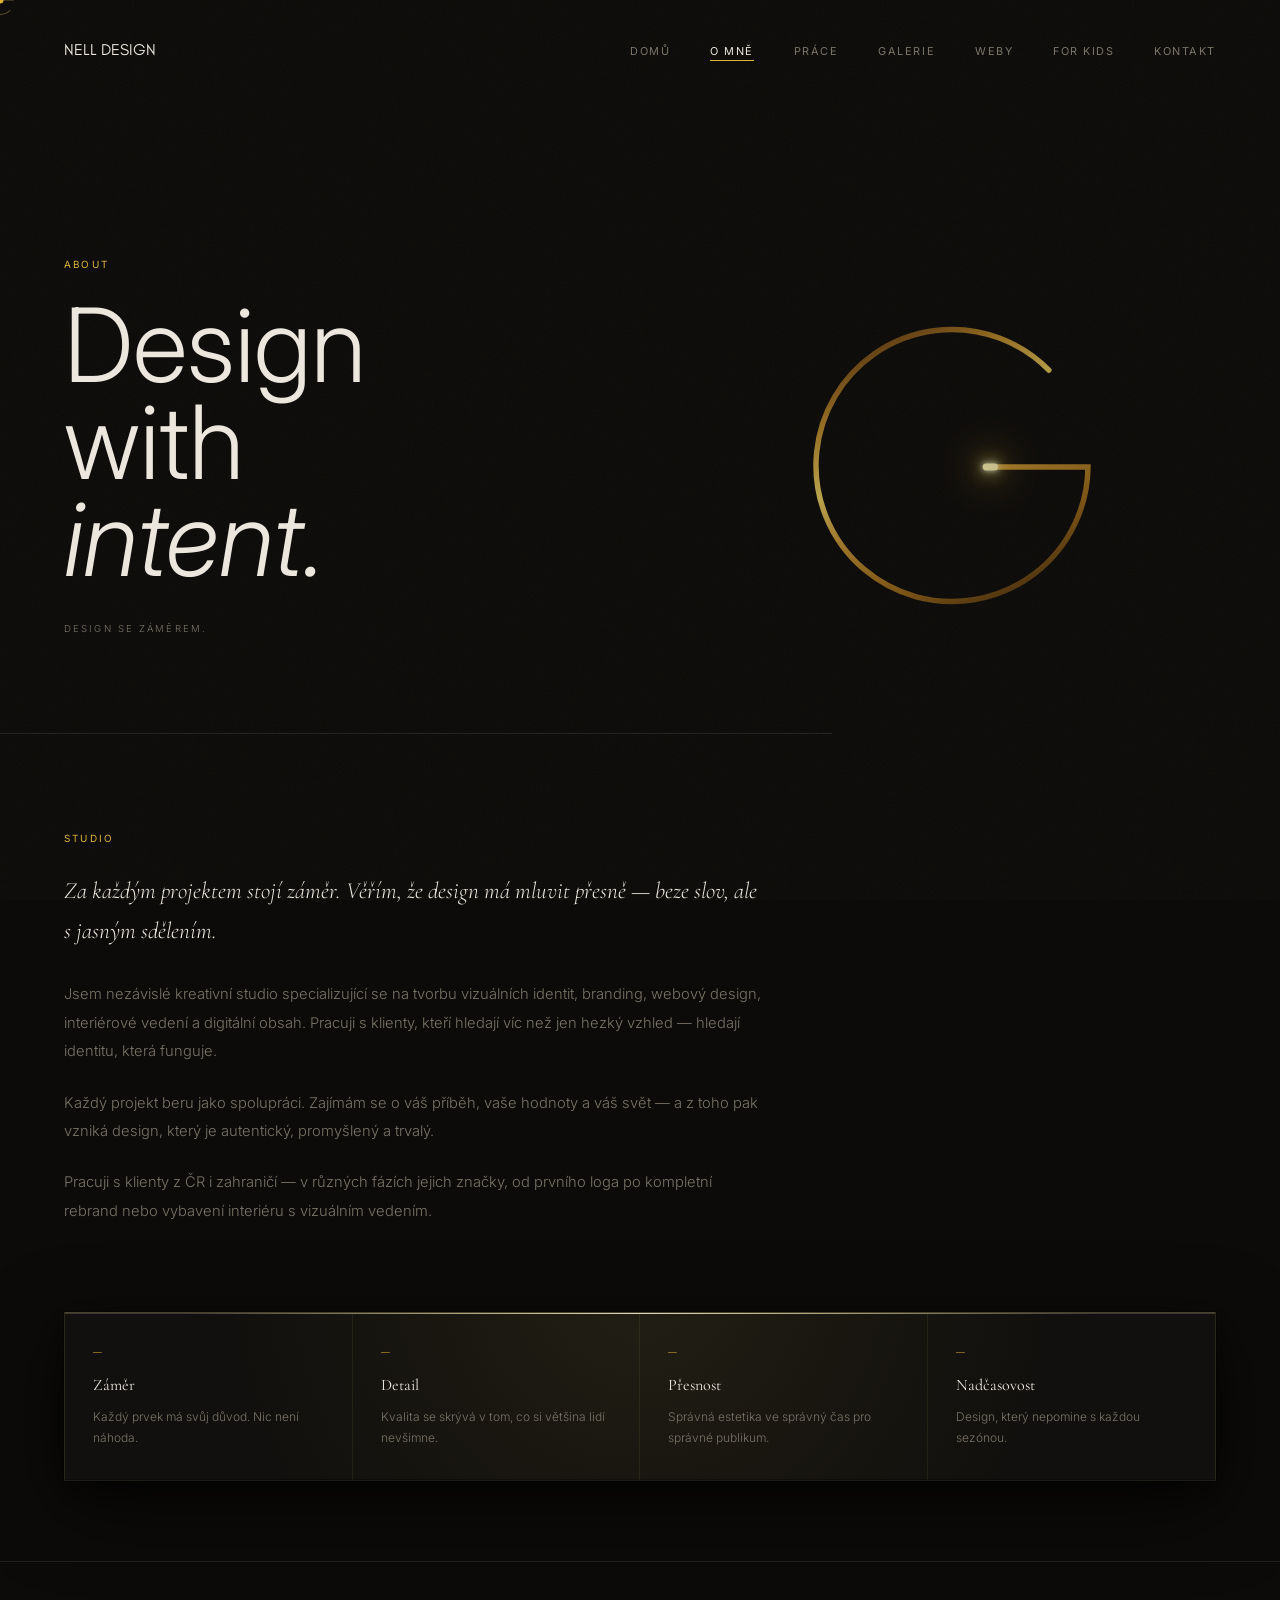
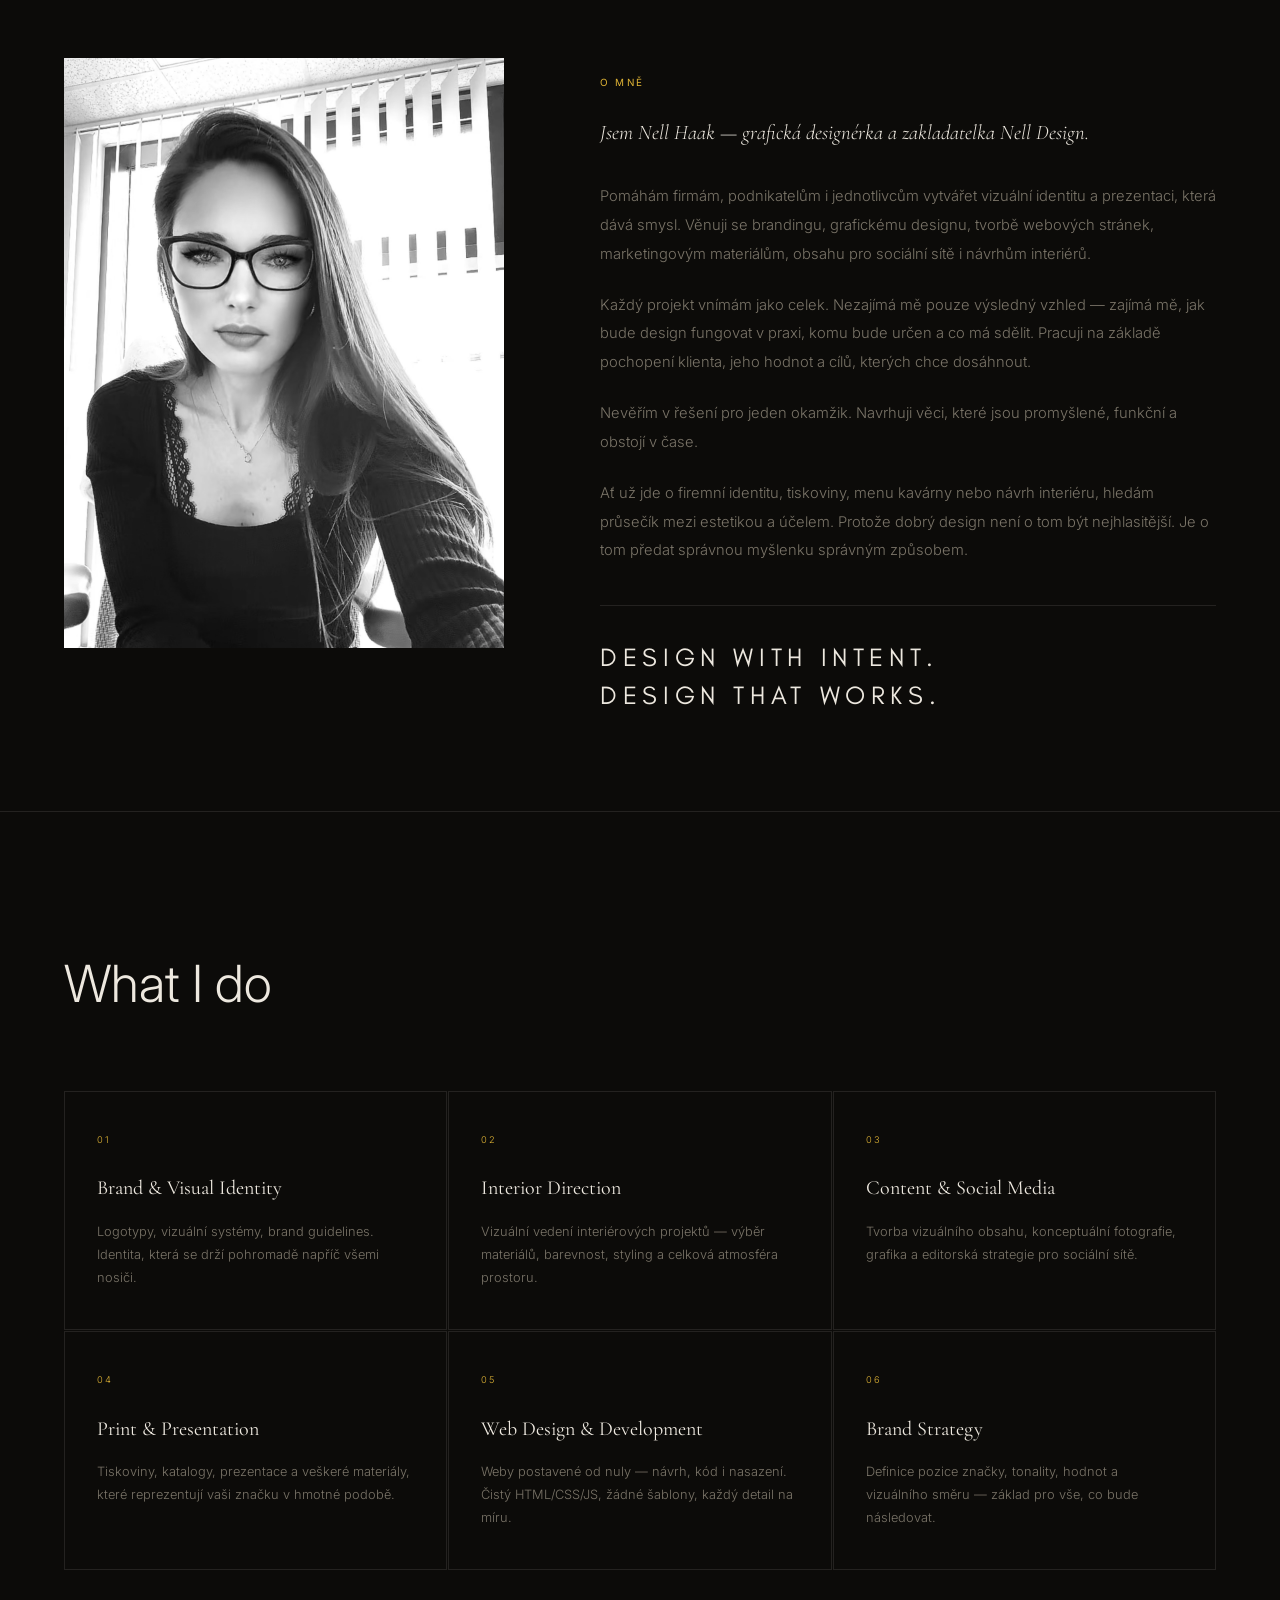
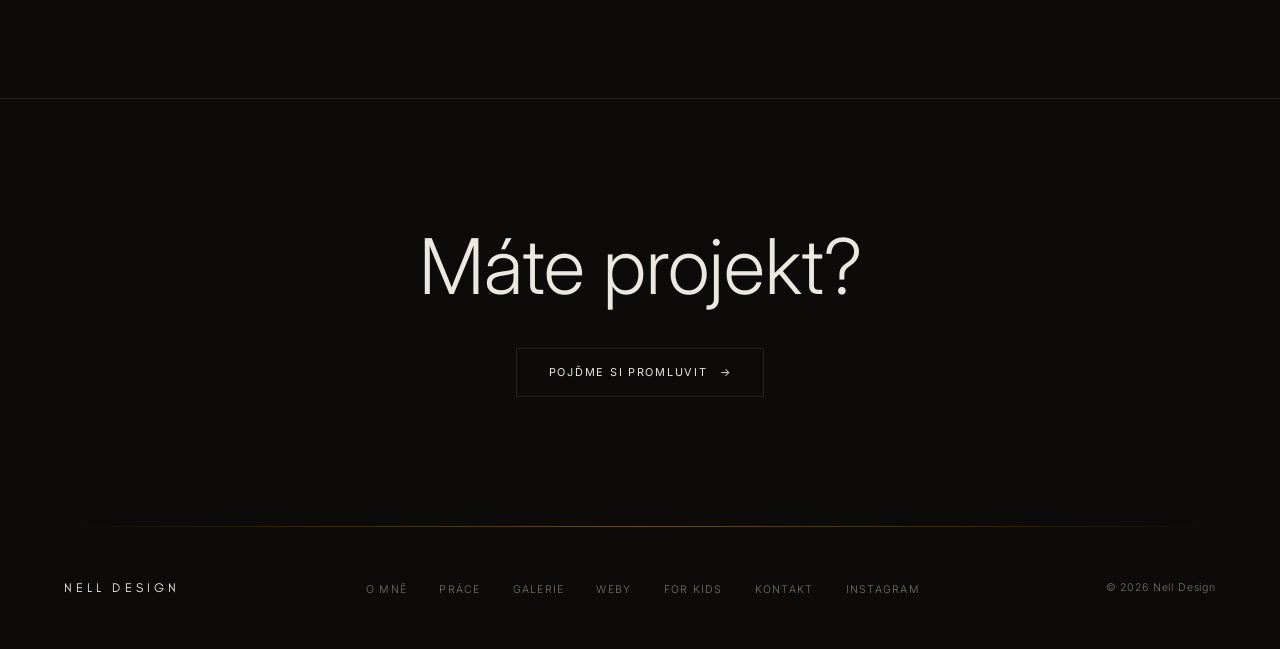
==== about.html @ f2ee3943 "feat: luxusní glass panel s mouse-reactive světelným reflexem" ====
<!DOCTYPE html>
<html lang="cs">
<head>
  <meta charset="UTF-8">
  <meta name="viewport" content="width=device-width, initial-scale=1.0">
  <title>About — Nell Design</title>
  <meta name="description" content="Nezávislé kreativní studio — branding, vizuální identity, interiéry, digitální obsah.">
  <link rel="stylesheet" href="style.css">
  <style>
    /* Hero */
    .about-hero {
      padding: 16rem 5vw 6rem;
      display: grid;
      grid-template-columns: 1fr 1fr;
      gap: 6rem;
      align-items: end;
    }
    .about-hero h1 {
      font-size: clamp(3.5rem, 8vw, 7.5rem);
      font-weight: 300;
      line-height: .95;
    }
    .about-hero .hero-cz {
      font-size: 0.6rem;
      letter-spacing: 0.22em;
      text-transform: uppercase;
      color: var(--text-muted);
      margin-top: 2rem;
      display: block;
    }

    /* Intro text — studio hlas (celá šíře) */
    .about-intro {
      padding: 6rem 5vw 4rem;
      border-top: 1px solid var(--border);
      max-width: 52rem;
    }
    .about-intro p.lead {
      font-family: var(--serif);
      font-size: clamp(1.1rem, 1.9vw, 1.45rem);
      font-style: italic;
      color: var(--text);
      line-height: 1.75;
      margin-bottom: 1.75rem;
    }
    .about-intro p {
      font-size: 0.92rem;
      line-height: 1.95;
      color: var(--text-muted);
      margin-bottom: 1.4rem;
    }

    /* Photo + personal text side by side */
    .about-portrait {
      padding: 6rem 5vw;
      display: grid;
      grid-template-columns: 1fr 1.4fr;
      gap: 6rem;
      align-items: start;
      border-top: 1px solid var(--border);
    }
    .about-portrait-img img {
      width: 100%;
      display: block;
    }
    .about-personal {
      padding-top: 1rem;
    }
    .about-personal p.lead {
      font-family: var(--serif);
      font-size: clamp(1.05rem, 1.8vw, 1.3rem);
      font-style: italic;
      color: var(--text);
      line-height: 1.7;
      margin-bottom: 2rem;
    }
    .about-personal p {
      font-size: 0.92rem;
      line-height: 1.95;
      color: var(--text-muted);
      margin-bottom: 1.4rem;
    }

    /* Content (old — keep for services label) */
    .about-content {
      display: none;
    }

    /* Services */
    .services-section {
      padding: 8rem 5vw;
      border-top: 1px solid var(--border);
    }
    .services-section h2 {
      font-size: clamp(2rem, 4vw, 3.5rem);
      font-weight: 300;
      margin-bottom: 4rem;
    }
    .services-grid {
      display: grid;
      grid-template-columns: repeat(3, 1fr);
      gap: 1px;
    }
    .service-item {
      padding: 2.5rem 2rem;
      border: 1px solid var(--border);
      transition: background .35s;
    }
    .service-item:hover { background: var(--bg-alt); }
    .service-num {
      font-size: 0.58rem;
      letter-spacing: 0.22em;
      color: var(--gold);
      display: block;
      margin-bottom: 1.5rem;
    }
    .service-item h3 {
      font-family: var(--serif);
      font-size: 1.25rem;
      font-weight: 400;
      margin-bottom: .9rem;
    }
    .service-item p {
      font-size: 0.8rem;
      line-height: 1.8;
      color: var(--text-muted);
    }

    /* Values — luxusní skleněný panel */
    .values-glass-wrap {
      padding: 0 5vw 5rem;
    }
    .values-glass {
      display: grid;
      grid-template-columns: repeat(4, 1fr);
      position: relative;
      overflow: hidden;
      background: rgba(255, 248, 220, 0.022);
      backdrop-filter: blur(32px) saturate(1.4);
      -webkit-backdrop-filter: blur(32px) saturate(1.4);
      border-top: 0.5px solid rgba(255, 240, 160, 0.22);
      border-bottom: 0.5px solid rgba(255, 240, 160, 0.06);
      border-left: 0.5px solid rgba(255, 240, 160, 0.10);
      border-right: 0.5px solid rgba(255, 240, 160, 0.10);
      box-shadow:
        0 0 0 0.5px rgba(0,0,0,0.6),
        0 24px 80px rgba(0,0,0,0.65),
        0 8px 24px rgba(0,0,0,0.4),
        inset 0 1px 0 rgba(255, 245, 180, 0.18),
        inset 0 -1px 0 rgba(0,0,0,0.35);
    }

    /* Světelný reflex sledující myš */
    .values-glass::before {
      content: '';
      position: absolute;
      inset: 0;
      background: radial-gradient(
        700px circle at var(--vgx, 50%) var(--vgy, -20%),
        rgba(255, 225, 100, 0.07) 0%,
        rgba(255, 200, 60, 0.03) 30%,
        transparent 60%
      );
      pointer-events: none;
      z-index: 0;
      transition: background 0.05s linear;
    }

    /* Horní lesk — sklo vždy odráží světlo u horního okraje */
    .values-glass::after {
      content: '';
      position: absolute;
      top: 0; left: 10%; right: 10%;
      height: 1px;
      background: linear-gradient(
        90deg,
        transparent,
        rgba(255, 245, 180, 0.55) 30%,
        rgba(255, 255, 220, 0.80) 50%,
        rgba(255, 245, 180, 0.55) 70%,
        transparent
      );
      pointer-events: none;
      z-index: 2;
    }

    .value-item {
      padding: 2rem 1.75rem;
      border-right: 0.5px solid rgba(255, 240, 140, 0.07);
      position: relative;
      z-index: 1;
    }
    .value-item:last-child { border-right: none; }
    .value-dash {
      font-size: 0.55rem;
      letter-spacing: 0.2em;
      color: var(--gold);
      display: block;
      margin-bottom: .75rem;
    }
    .value-item h4 {
      font-family: var(--serif);
      font-size: 1rem;
      font-weight: 400;
      margin-bottom: .5rem;
    }
    .value-item p {
      font-size: 0.75rem;
      color: var(--text-muted);
      line-height: 1.7;
    }

    @media (max-width: 768px) {
      .values-glass { grid-template-columns: 1fr 1fr; }
      .value-item { border-bottom: 0.5px solid rgba(255,240,140,0.07); }
      .value-item:nth-child(even) { border-right: none; }
      .value-item:nth-last-child(-n+2) { border-bottom: none; }
    }

    /* Personal claim — zvýrazněný text na konci about sekce */
    .about-personal p.about-claim {
      font-family: var(--display);
      font-size: clamp(1rem, 2vw, 1.6rem);
      font-weight: 400;
      letter-spacing: 0.22em;
      text-transform: uppercase;
      color: var(--text);
      line-height: 1.5;
      margin-top: 2.5rem;
      margin-bottom: 0;
      border-top: 1px solid var(--border);
      padding-top: 2rem;
    }

    /* CTA */
    .about-cta {
      padding: 8rem 5vw;
      text-align: center;
      border-top: 1px solid var(--border);
    }
    .about-cta h2 {
      font-size: clamp(2.5rem, 6vw, 5.5rem);
      font-weight: 300;
      margin-bottom: 2.5rem;
      line-height: 1.05;
    }

    @media (max-width: 768px) {
      .about-hero { grid-template-columns: 1fr; gap: 2rem; padding: 13rem 5vw 4rem; }
      .about-hero-img { display: none; }
      .about-intro { padding: 4rem 5vw; }
      .about-portrait { grid-template-columns: 1fr; gap: 3rem; padding: 4rem 5vw; }
      .services-grid { grid-template-columns: 1fr; }
      .values-strip { grid-template-columns: 1fr 1fr; gap: 1px; }
      .value-item { border-right: 1px solid var(--border); border-bottom: 1px solid var(--border); padding: 1.5rem; }
      .value-item:nth-child(even) { border-right: none; }
    }
  </style>
</head>
<body>

  <div class="cursor" id="cursor"></div>
  <div class="cursor-ring" id="cursorRing"></div>

  <nav class="nav" id="nav">
    <a href="index.html" class="nav-logo">Nell Design</a>
    <ul class="nav-links" id="navLinks">
      <li><a href="index.html">Domů</a></li>
      <li><a href="about.html" class="active">O mně</a></li>
      <li><a href="work.html">Práce</a></li>
      <li><a href="galerie.html">Galerie</a></li>
      <li><a href="weby.html">Weby</a></li>
      <li><a href="kids.html">For Kids</a></li>
      <li><a href="contact.html">Kontakt</a></li>
    </ul>
    <button class="nav-toggle" id="navToggle" aria-label="Menu">
      <span></span><span></span>
    </button>
  </nav>

  <header class="about-hero">
    <div data-reveal>
      <span class="section-label">About</span>
      <h1>Design<br>with<br><em>intent.</em></h1>
      <span class="hero-cz">Design se záměrem.</span>
    </div>
    <div class="about-hero-img" data-reveal data-delay="2" style="display:flex;align-items:center;justify-content:center;">
      <svg class="deco-g" viewBox="0 0 200 200" xmlns="http://www.w3.org/2000/svg" aria-hidden="true">
        <defs>
          <linearGradient id="deco-gold-a" x1="25%" y1="0%" x2="75%" y2="100%">
            <stop offset="0%"   stop-color="#6b4012"/>
            <stop offset="18%"  stop-color="#b88528"/>
            <stop offset="40%"  stop-color="#edd060"/>
            <stop offset="58%"  stop-color="#c49030"/>
            <stop offset="80%"  stop-color="#9a6818"/>
            <stop offset="100%" stop-color="#5a380e"/>
          </linearGradient>
          <filter id="deco-glow-a" x="-30%" y="-30%" width="160%" height="160%">
            <feGaussianBlur stdDeviation="4.5" result="blur"/>
            <feMerge><feMergeNode in="blur"/><feMergeNode in="SourceGraphic"/></feMerge>
          </filter>
        </defs>
        <path d="M 120 100 L 180 100 A 80 80 0 1 1 157 43"
              fill="none" stroke="url(#deco-gold-a)" stroke-width="3.2" stroke-linecap="round"/>
        <path class="g-laser-path" d="M 120 100 L 180 100 A 80 80 0 1 1 157 43"
              fill="none" stroke="rgba(255,245,180,0.95)" stroke-width="3.2"
              stroke-linecap="round" pointer-events="none"/>
        <g class="g-star" transform="translate(157, 43)" filter="url(#deco-glow-a)">
          <line x1="0" y1="-13" x2="0" y2="13" stroke="rgba(255,245,200,0.95)" stroke-width="1.2" stroke-linecap="round"/>
          <line x1="-13" y1="0" x2="13" y2="0" stroke="rgba(255,245,200,0.6)" stroke-width="0.7" stroke-linecap="round"/>
          <line x1="-8" y1="-8" x2="8" y2="8" stroke="rgba(255,245,200,0.4)" stroke-width="0.5" stroke-linecap="round"/>
          <line x1="8" y1="-8" x2="-8" y2="8" stroke="rgba(255,245,200,0.4)" stroke-width="0.5" stroke-linecap="round"/>
        </g>
      </svg>
    </div>
  </header>

  <!-- Studio intro — celá šíře -->
  <section class="about-intro" data-reveal>
    <span class="section-label">Studio</span>
    <p class="lead">Za každým projektem stojí záměr. Věřím, že design má mluvit přesně — beze slov, ale s jasným sdělením.</p>
    <p>Jsem nezávislé kreativní studio specializující se na tvorbu vizuálních identit, branding, webový design, interiérové vedení a digitální obsah. Pracuji s klienty, kteří hledají víc než jen hezký vzhled — hledají identitu, která funguje.</p>
    <p>Každý projekt beru jako spolupráci. Zajímám se o váš příběh, vaše hodnoty a váš svět — a z toho pak vzniká design, který je autentický, promyšlený a trvalý.</p>
    <p>Pracuji s klienty z ČR i zahraničí — v různých fázích jejich značky, od prvního loga po kompletní rebrand nebo vybavení interiéru s vizuálním vedením.</p>
  </section>

  <!-- Hodnoty — zlatý skleněný panel -->
  <div class="values-glass-wrap" data-reveal>
    <div class="values-glass">
      <div class="value-item">
        <span class="value-dash">—</span>
        <h4>Záměr</h4>
        <p>Každý prvek má svůj důvod. Nic není náhoda.</p>
      </div>
      <div class="value-item">
        <span class="value-dash">—</span>
        <h4>Detail</h4>
        <p>Kvalita se skrývá v tom, co si většina lidí nevšimne.</p>
      </div>
      <div class="value-item">
        <span class="value-dash">—</span>
        <h4>Přesnost</h4>
        <p>Správná estetika ve správný čas pro správné publikum.</p>
      </div>
      <div class="value-item">
        <span class="value-dash">—</span>
        <h4>Nadčasovost</h4>
        <p>Design, který nepomine s každou sezónou.</p>
      </div>
    </div>
  </div>

  <!-- Fotka vlevo + osobní text vpravo -->
  <section class="about-portrait">
    <div class="about-portrait-img" data-reveal>
      <img src="img/IMG_9654.jpg" alt="Nell Haak — Nell Design">
    </div>
    <div class="about-personal" data-reveal data-delay="2">
      <span class="section-label">O mně</span>
      <p class="lead">Jsem Nell Haak — grafická designérka a zakladatelka Nell Design.</p>
      <p>Pomáhám firmám, podnikatelům i jednotlivcům vytvářet vizuální identitu a prezentaci, která dává smysl. Věnuji se brandingu, grafickému designu, tvorbě webových stránek, marketingovým materiálům, obsahu pro sociální sítě i návrhům interiérů.</p>
      <p>Každý projekt vnímám jako celek. Nezajímá mě pouze výsledný vzhled — zajímá mě, jak bude design fungovat v praxi, komu bude určen a co má sdělit. Pracuji na základě pochopení klienta, jeho hodnot a cílů, kterých chce dosáhnout.</p>
      <p>Nevěřím v řešení pro jeden okamžik. Navrhuji věci, které jsou promyšlené, funkční a obstojí v čase.</p>
      <p>Ať už jde o firemní identitu, tiskoviny, menu kavárny nebo návrh interiéru, hledám průsečík mezi estetikou a účelem. Protože dobrý design není o tom být nejhlasitější. Je o tom předat správnou myšlenku správným způsobem.</p>
      <p class="about-claim">Design with intent.<br>Design that works.</p>
    </div>
  </section>

  <section class="services-section">
    <h2 data-reveal>What I do</h2>
    <div class="services-grid">
      <div class="service-item" data-reveal>
        <span class="service-num">01</span>
        <h3>Brand &amp; Visual Identity</h3>
        <p>Logotypy, vizuální systémy, brand guidelines. Identita, která se drží pohromadě napříč všemi nosiči.</p>
      </div>
      <div class="service-item" data-reveal data-delay="1">
        <span class="service-num">02</span>
        <h3>Interior Direction</h3>
        <p>Vizuální vedení interiérových projektů — výběr materiálů, barevnost, styling a celková atmosféra prostoru.</p>
      </div>
      <div class="service-item" data-reveal data-delay="2">
        <span class="service-num">03</span>
        <h3>Content &amp; Social Media</h3>
        <p>Tvorba vizuálního obsahu, konceptuální fotografie, grafika a editorská strategie pro sociální sítě.</p>
      </div>
      <div class="service-item" data-reveal data-delay="3">
        <span class="service-num">04</span>
        <h3>Print &amp; Presentation</h3>
        <p>Tiskoviny, katalogy, prezentace a veškeré materiály, které reprezentují vaši značku v hmotné podobě.</p>
      </div>
      <div class="service-item" data-reveal>
        <span class="service-num">05</span>
        <h3>Web Design &amp; Development</h3>
        <p>Weby postavené od nuly — návrh, kód i nasazení. Čistý HTML/CSS/JS, žádné šablony, každý detail na míru.</p>
      </div>
      <div class="service-item" data-reveal data-delay="1">
        <span class="service-num">06</span>
        <h3>Brand Strategy</h3>
        <p>Definice pozice značky, tonality, hodnot a vizuálního směru — základ pro vše, co bude následovat.</p>
      </div>
    </div>
  </section>

  <section class="about-cta">
    <div data-reveal>
      <h2>Máte projekt?</h2>
      <a href="contact.html" class="btn">Pojďme si promluvit <span class="btn-arrow">→</span></a>
    </div>
  </section>

  <footer>
    <span class="footer-logo">Nell Design</span>
    <ul class="footer-links">
      <li><a href="about.html">O mně</a></li>
      <li><a href="work.html">Práce</a></li>
      <li><a href="galerie.html">Galerie</a></li>
      <li><a href="weby.html">Weby</a></li>
      <li><a href="kids.html">For Kids</a></li>
      <li><a href="contact.html">Kontakt</a></li>
      <li><a href="https://www.instagram.com/nell_design.pro/" target="_blank" rel="noopener">Instagram</a></li>
    </ul>
    <span class="footer-copy">© 2026 Nell Design</span>
  </footer>

  <script>
    const nav = document.getElementById('nav');
    window.addEventListener('scroll', () => nav.classList.toggle('scrolled', window.scrollY > 60), { passive: true });
    const toggle = document.getElementById('navToggle');
    const links  = document.getElementById('navLinks');
    toggle.addEventListener('click', () => {
      const open = links.classList.toggle('open');
      toggle.classList.toggle('open', open);
      document.body.style.overflow = open ? 'hidden' : '';
    });
    links.querySelectorAll('a').forEach(a => a.addEventListener('click', () => {
      links.classList.remove('open'); toggle.classList.remove('open'); document.body.style.overflow = '';
    }));
    const ro = new IntersectionObserver(entries => {
      entries.forEach(e => { if (e.isIntersecting) { e.target.classList.add('visible'); ro.unobserve(e.target); } });
    }, { threshold: 0.06 });
    document.querySelectorAll('[data-reveal]').forEach(el => ro.observe(el));
    const cursor = document.getElementById('cursor');
    const ring   = document.getElementById('cursorRing');
    let mx = 0, my = 0, rx = 0, ry = 0;
    document.addEventListener('mousemove', e => { mx = e.clientX; my = e.clientY; });
    (function animCursor() {
      cursor.style.left = mx + 'px'; cursor.style.top = my + 'px';
      rx += (mx - rx) * .12; ry += (my - ry) * .12;
      ring.style.left = rx + 'px'; ring.style.top = ry + 'px';
      requestAnimationFrame(animCursor);
    })();
    document.querySelectorAll('a, button').forEach(el => {
      el.addEventListener('mouseenter', () => { cursor.classList.add('hover'); ring.classList.add('hover'); });
      el.addEventListener('mouseleave', () => { cursor.classList.remove('hover'); ring.classList.remove('hover'); });
    });

    // Světelný reflex v glass panelu sleduje myš
    const glassPanel = document.querySelector('.values-glass');
    if (glassPanel) {
      document.addEventListener('mousemove', (e) => {
        const rect = glassPanel.getBoundingClientRect();
        const x = ((e.clientX - rect.left) / rect.width) * 100;
        const y = ((e.clientY - rect.top) / rect.height) * 100;
        glassPanel.style.setProperty('--vgx', x + '%');
        glassPanel.style.setProperty('--vgy', y + '%');
      });
    }
  </script>

</body>
</html>
---- style.css ----
/* ============================================================
   NELL DESIGN — Global Stylesheet
   ============================================================ */

@import url('https://fonts.googleapis.com/css2?family=Cormorant+Garamond:ital,wght@0,300;0,400;0,500;0,600;1,300;1,400&family=Inter:wght@300;400;500&display=swap');

@font-face {
  font-family: 'Glacial Indifference';
  src: url('glacial-indifference/GlacialIndifference-Regular.otf') format('opentype');
  font-weight: 400;
  font-style: normal;
  font-display: swap;
}
@font-face {
  font-family: 'Glacial Indifference';
  src: url('glacial-indifference/GlacialIndifference-Italic.otf') format('opentype');
  font-weight: 400;
  font-style: italic;
  font-display: swap;
}
@font-face {
  font-family: 'Glacial Indifference';
  src: url('glacial-indifference/GlacialIndifference-Bold.otf') format('opentype');
  font-weight: 700;
  font-style: normal;
  font-display: swap;
}

/* ─── Tokens ─── */
:root {
  --bg:         #0c0b09;
  --bg-alt:     #131210;
  --border:     #242220;
  --text:       #ede8df;
  --text-muted: #7a7468;
  --gold:       #e0b435;
  --serif:   'Cormorant Garamond', Georgia, serif;
  --sans:    'Inter', system-ui, -apple-system, sans-serif;
  --display: 'Glacial Indifference', sans-serif;
  --ease:    cubic-bezier(0.16, 1, 0.3, 1);
}

/* ─── Reset ─── */
*, *::before, *::after { box-sizing: border-box; margin: 0; padding: 0; }
html { scroll-behavior: smooth; -webkit-text-size-adjust: 100%; }
body {
  background: var(--bg);
  color: var(--text);
  font-family: var(--sans);
  font-weight: 300;
  line-height: 1.7;
  overflow-x: hidden;
  animation: pageFade .7s var(--ease) both;
}
@keyframes pageFade {
  from { opacity: 0; }
  to   { opacity: 1; }
}
img { display: block; max-width: 100%; height: auto; }
a { color: inherit; text-decoration: none; }

/* ─── Custom cursor (desktop only) ─── */
@media (hover: hover) {
  * { cursor: none !important; }
}
.cursor {
  position: fixed;
  width: 7px;
  height: 7px;
  background: var(--gold);
  border-radius: 50%;
  pointer-events: none;
  z-index: 9999;
  transform: translate(-50%, -50%);
  transition: transform .25s var(--ease);
}
.cursor-ring {
  position: fixed;
  width: 30px;
  height: 30px;
  border: 1px solid rgba(184, 151, 90, 0.5);
  border-right-color: transparent;
  border-radius: 50%;
  pointer-events: none;
  z-index: 9998;
  transform: translate(-50%, -50%);
  transition: width .4s var(--ease), height .4s var(--ease), left .12s linear, top .12s linear;
}
.cursor-ring::after {
  content: '';
  position: absolute;
  right: 0;
  top: 50%;
  transform: translateY(-50%);
  width: 42%;
  height: 1px;
  background: rgba(184, 151, 90, 0.5);
}
.cursor.hover { transform: translate(-50%, -50%) scale(2.5); }
.cursor-ring.hover { width: 50px; height: 50px; }
@media (hover: none) {
  .cursor, .cursor-ring { display: none; }
}

/* ─── Navigation ─── */
.nav {
  position: fixed;
  inset: 0 0 auto 0;
  z-index: 200;
  padding: 2.25rem 5vw;
  display: flex;
  justify-content: space-between;
  align-items: center;
  transition: padding .5s var(--ease), background .5s var(--ease), border-color .5s var(--ease);
  border-bottom: 1px solid transparent;
}
.nav.scrolled {
  padding: 1.25rem 5vw;
  background: rgba(12, 11, 9, 0.93);
  backdrop-filter: blur(18px);
  -webkit-backdrop-filter: blur(18px);
  border-color: var(--border);
}
.nav-logo {
  font-family: var(--display);
  font-weight: 400;
  text-transform: uppercase;
  transition: opacity .3s;
  display: flex;
  flex-direction: column;
  line-height: 1.25;
  gap: 0.12rem;
}
.nav-logo:hover { opacity: .65; }
.nav-logo-name {
  font-size: 0.85rem;
  letter-spacing: 0.32em;
}
.nav-logo-sub {
  font-size: 0.52rem;
  letter-spacing: 0.42em;
  color: var(--text-muted);
}
@media (max-width: 768px) {
  /* Hide sub-tagline on mobile — keeps nav compact so hamburger stays clickable */
  .nav-logo-sub { display: none; }
}
.nav-links {
  display: flex;
  gap: 2.5rem;
  list-style: none;
}
.nav-links a {
  font-size: 0.68rem;
  font-weight: 400;
  letter-spacing: 0.14em;
  text-transform: uppercase;
  color: var(--text-muted);
  transition: color .3s;
  position: relative;
}
.nav-links a::after {
  content: '';
  position: absolute;
  bottom: -3px;
  left: 0; width: 0;
  height: 1px;
  background: var(--gold);
  transition: width .4s var(--ease);
}
.nav-links a:hover { color: var(--text); }
.nav-links a:hover::after,
.nav-links a.active::after { width: 100%; }
.nav-links a.active { color: var(--text); }

/* Mobile toggle */
.nav-toggle {
  display: none;
  background: none;
  border: none;
  flex-direction: column;
  gap: 5px;
  z-index: 300;
  position: relative;
  /* Larger touch target for mobile */
  padding: 14px 10px;
  margin: -14px -10px;
  touch-action: manipulation;
  cursor: pointer;
}
.nav-toggle span {
  display: block;
  width: 22px;
  height: 1px;
  background: var(--text);
  transition: transform .4s var(--ease), opacity .3s;
}
.nav-toggle.open span:first-child { transform: translateY(3px) rotate(45deg); }
.nav-toggle.open span:last-child  { transform: translateY(-3px) rotate(-45deg); }

/* ─── Reveal animation ─── */
[data-reveal] {
  opacity: 0;
  transform: translateY(26px);
  transition: opacity 1s var(--ease), transform 1s var(--ease);
}
[data-reveal].visible { opacity: 1; transform: none; }
[data-reveal][data-delay="1"] { transition-delay: .12s; }
[data-reveal][data-delay="2"] { transition-delay: .24s; }
[data-reveal][data-delay="3"] { transition-delay: .38s; }
[data-reveal][data-delay="4"] { transition-delay: .52s; }

/* ─── Marquee ─── */
.marquee-wrap {
  overflow: hidden;
  border-top: 1px solid var(--border);
  border-bottom: 1px solid var(--border);
  padding: 1.1rem 0;
}
.marquee-track {
  display: flex;
  white-space: nowrap;
  animation: marquee 32s linear infinite;
}
.marquee-track span {
  font-family: var(--serif);
  font-size: clamp(0.8rem, 1.1vw, 0.95rem);
  font-style: italic;
  letter-spacing: 0.06em;
  color: var(--text-muted);
  padding: 0 2rem;
  flex-shrink: 0;
}
.marquee-track span.dot {
  color: var(--gold);
  padding: 0;
  font-style: normal;
}
@keyframes marquee {
  from { transform: translateX(0); }
  to   { transform: translateX(-50%); }
}

/* ─── Section label ─── */
.section-label {
  font-size: 0.62rem;
  font-weight: 400;
  letter-spacing: 0.22em;
  text-transform: uppercase;
  color: var(--gold);
  display: block;
  margin-bottom: 1.5rem;
}

/* ─── Placeholder image ─── */
.img-placeholder {
  width: 100%;
  background: var(--bg-alt);
  border: 1px solid var(--border);
  display: block;
}

/* ─── Button ─── */
.btn {
  display: inline-flex;
  align-items: center;
  gap: .75rem;
  font-size: 0.68rem;
  font-weight: 400;
  letter-spacing: 0.16em;
  text-transform: uppercase;
  color: var(--text);
  border: 1px solid var(--border);
  padding: 0.9rem 2rem;
  transition: border-color .35s, color .35s, gap .35s;
}
.btn:hover { border-color: var(--gold); color: var(--gold); gap: 1.25rem; }
.btn-arrow { transition: transform .35s; }
.btn:hover .btn-arrow { transform: translateX(4px); }

/* ─── Footer ─── */
footer {
  padding: 3rem 5vw;
  border-top: 1px solid var(--border);
  display: flex;
  justify-content: space-between;
  align-items: center;
  gap: 2rem;
  flex-wrap: wrap;
}
.footer-logo {
  font-family: var(--display);
  font-size: 0.8rem;
  font-weight: 400;
  letter-spacing: 0.32em;
  text-transform: uppercase;
}
.footer-copy {
  font-size: 0.66rem;
  letter-spacing: 0.08em;
  color: var(--text-muted);
}
.footer-links {
  display: flex;
  gap: 2rem;
  list-style: none;
}
.footer-links a {
  font-size: 0.66rem;
  letter-spacing: 0.12em;
  text-transform: uppercase;
  color: var(--text-muted);
  transition: color .3s;
}
.footer-links a:hover { color: var(--text); }

/* ─── Decorative Brand G (Rolex gleam) ─── */
.deco-g {
  width: min(38vw, 340px);
  height: auto;
  display: block;
  opacity: 0.78;
}
.deco-g-abs {
  position: absolute;
  right: 6vw;
  top: 50%;
  transform: translateY(-44%);
  pointer-events: none;
  z-index: 0;
}
.g-star {
  opacity: 0;
  animation: g-star-flash 9s ease-in-out infinite 2.5s;
}
@keyframes g-star-flash {
  0%   { opacity: 0; }
  3%   { opacity: 1; }
  7%   { opacity: 0; }
  100% { opacity: 0; }
}
@media (max-width: 768px) {
  .deco-g {
    width: min(42vw, 180px);
    opacity: 0.55;
  }
  .deco-g-abs {
    right: 2vw;
    top: auto;
    bottom: 3rem;
    transform: none;
  }
}

/* ─── G laser — light travels along the G stroke ─── */
.g-laser-path {
  stroke-dasharray: 5 495;
  stroke-dashoffset: 0;
  stroke-width: 4;
  animation: gLaser 4s linear infinite;
  filter:
    drop-shadow(0 0 2px rgba(255,255,220,1))
    drop-shadow(0 0 5px rgba(255,235,120,0.95))
    drop-shadow(0 0 12px rgba(255,200,50,0.8))
    drop-shadow(0 0 22px rgba(255,180,30,0.45));
}
@keyframes gLaser {
  from { stroke-dashoffset: 0; }
  to   { stroke-dashoffset: -500; }
}

/* ─── Luxury accents ─── */

/* Film grain — adds depth and richness like premium print */
body::after {
  content: '';
  position: fixed;
  inset: 0;
  z-index: 9997;
  pointer-events: none;
  opacity: 0.038;
  background-image: url("data:image/svg+xml,%3Csvg xmlns='http://www.w3.org/2000/svg' width='300' height='300'%3E%3Cfilter id='g'%3E%3CfeTurbulence type='fractalNoise' baseFrequency='0.78' numOctaves='4' stitchTiles='stitch'/%3E%3C/filter%3E%3Crect width='300' height='300' filter='url(%23g)'/%3E%3C/svg%3E");
  background-size: 250px 250px;
}

/* Gold gradient dividers — marquee strip */
.marquee-wrap {
  border-top-color: transparent;
  border-bottom-color: transparent;
  position: relative;
}
.marquee-wrap::before,
.marquee-wrap::after {
  content: '';
  position: absolute;
  left: 0; right: 0;
  height: 1px;
  background: linear-gradient(90deg,
    transparent 0%,
    rgba(224,180,53,0.45) 50%,
    transparent 100%);
  pointer-events: none;
}
.marquee-wrap::before { top: 0; }
.marquee-wrap::after  { bottom: 0; }

/* Gold gradient divider — footer */
footer {
  border-top-color: transparent;
  position: relative;
}
footer::before {
  content: '';
  position: absolute;
  top: 0; left: 5vw; right: 5vw;
  height: 1px;
  background: linear-gradient(90deg,
    transparent 0%,
    rgba(224,180,53,0.4) 50%,
    transparent 100%);
  pointer-events: none;
}

/* ─── Responsive ─── */
@media (max-width: 768px) {
  .nav { padding: 1.5rem 5vw; }
  .nav.scrolled { padding: 1rem 5vw; }
  .nav-links {
    display: none;
    position: fixed;
    inset: 0;
    background: var(--bg);
    flex-direction: column;
    align-items: center;
    justify-content: center;
    gap: 2.5rem;
    opacity: 0;
    transition: opacity .4s var(--ease);
  }
  .nav-links.open { display: flex; opacity: 1; }
  .nav-links a {
    font-family: var(--serif);
    font-size: 1.3rem;
    letter-spacing: 0.15em;
    color: var(--text);
  }
  .nav-toggle { display: flex; }
  footer { flex-direction: column; text-align: center; gap: 1.5rem; }
  .footer-links { justify-content: center; }
}
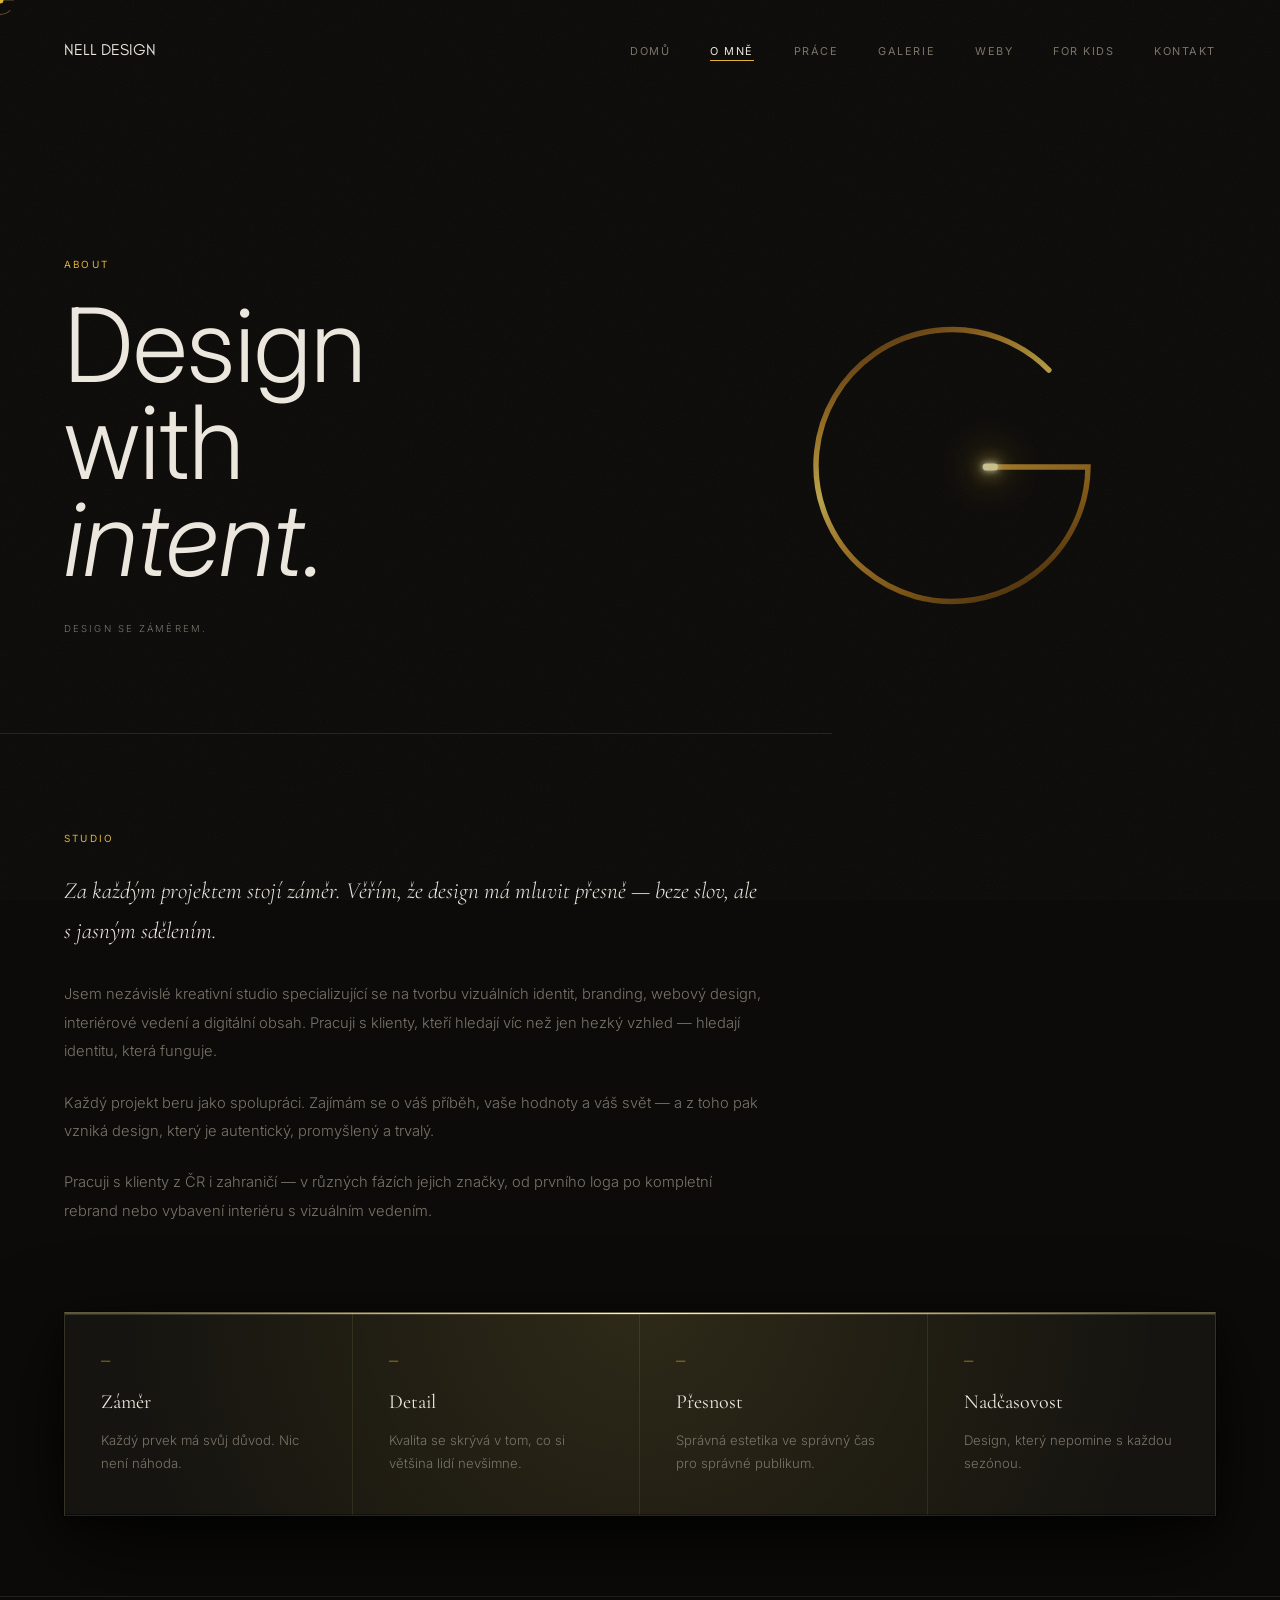
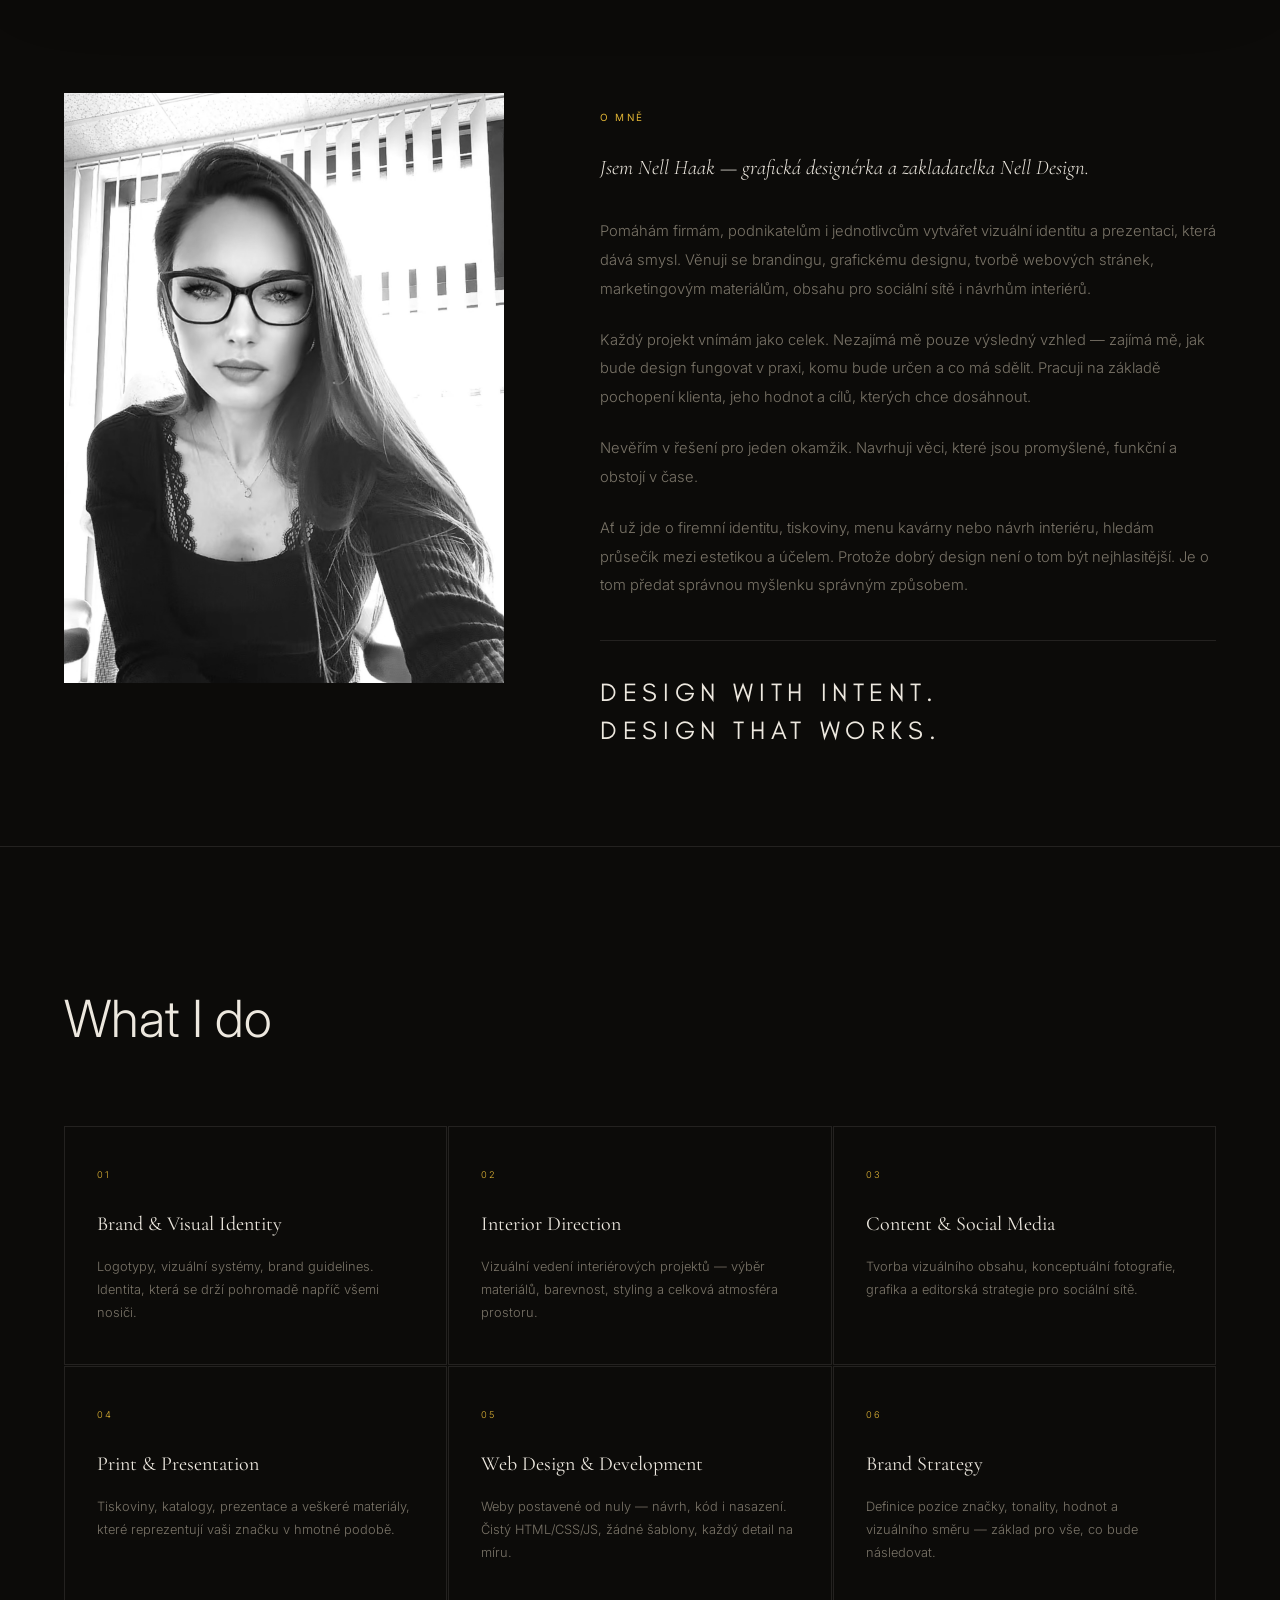
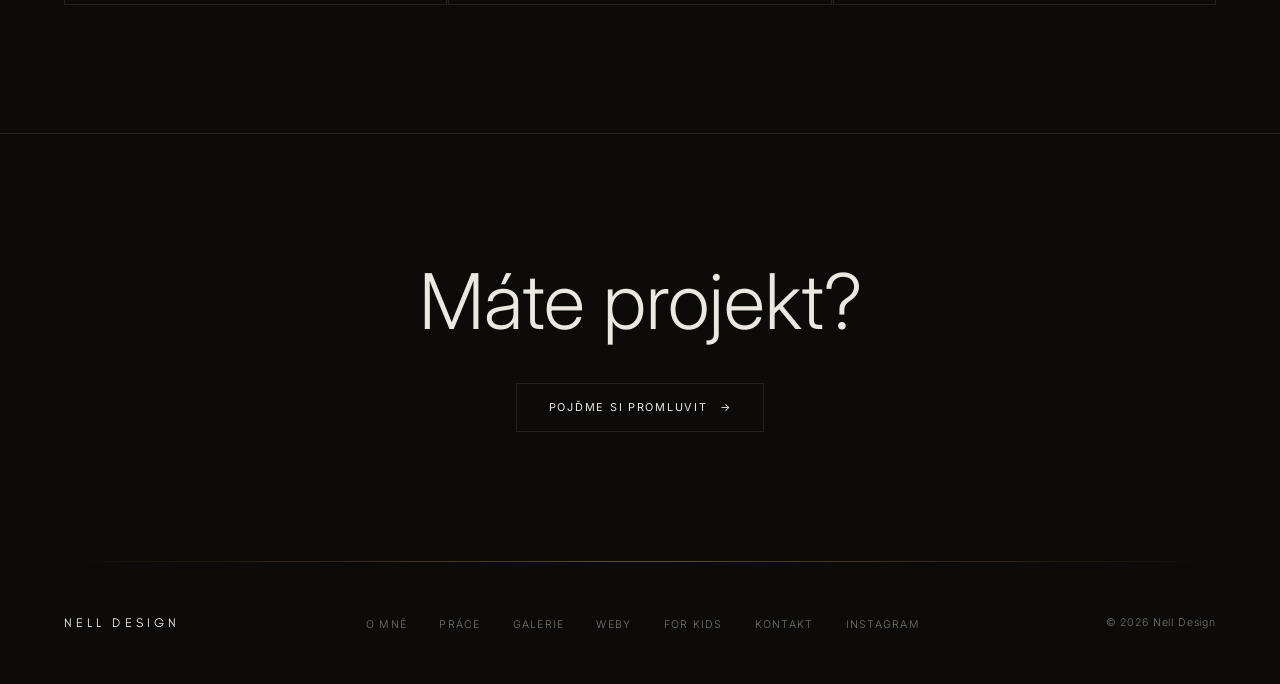
==== commit 89bcb3e1: "fix: iframe bez černého okraje + výraznější glass panel" ====
--- a/about.html
+++ b/about.html
@@ -135,19 +135,19 @@
       grid-template-columns: repeat(4, 1fr);
       position: relative;
       overflow: hidden;
-      background: rgba(255, 248, 220, 0.022);
-      backdrop-filter: blur(32px) saturate(1.4);
-      -webkit-backdrop-filter: blur(32px) saturate(1.4);
-      border-top: 0.5px solid rgba(255, 240, 160, 0.22);
-      border-bottom: 0.5px solid rgba(255, 240, 160, 0.06);
-      border-left: 0.5px solid rgba(255, 240, 160, 0.10);
-      border-right: 0.5px solid rgba(255, 240, 160, 0.10);
+      background: rgba(255, 245, 200, 0.04);
+      backdrop-filter: blur(40px) saturate(1.6);
+      -webkit-backdrop-filter: blur(40px) saturate(1.6);
+      border-top: 1px solid rgba(255, 240, 160, 0.32);
+      border-bottom: 1px solid rgba(255, 240, 160, 0.08);
+      border-left: 1px solid rgba(255, 240, 160, 0.14);
+      border-right: 1px solid rgba(255, 240, 160, 0.14);
       box-shadow:
-        0 0 0 0.5px rgba(0,0,0,0.6),
-        0 24px 80px rgba(0,0,0,0.65),
-        0 8px 24px rgba(0,0,0,0.4),
-        inset 0 1px 0 rgba(255, 245, 180, 0.18),
-        inset 0 -1px 0 rgba(0,0,0,0.35);
+        0 0 0 0.5px rgba(0,0,0,0.7),
+        0 32px 90px rgba(0,0,0,0.7),
+        0 8px 28px rgba(0,0,0,0.45),
+        inset 0 1.5px 0 rgba(255, 248, 180, 0.28),
+        inset 0 -1px 0 rgba(0,0,0,0.5);
     }
 
     /* Světelný reflex sledující myš */
@@ -156,28 +156,27 @@
       position: absolute;
       inset: 0;
       background: radial-gradient(
-        700px circle at var(--vgx, 50%) var(--vgy, -20%),
-        rgba(255, 225, 100, 0.07) 0%,
-        rgba(255, 200, 60, 0.03) 30%,
-        transparent 60%
+        800px circle at var(--vgx, 50%) var(--vgy, -10%),
+        rgba(255, 225, 100, 0.11) 0%,
+        rgba(255, 200, 60, 0.05) 35%,
+        transparent 65%
       );
       pointer-events: none;
       z-index: 0;
-      transition: background 0.05s linear;
-    }
-
-    /* Horní lesk — sklo vždy odráží světlo u horního okraje */
+    }
+
+    /* Horní lesk — ostrý reflex světla na horním okraji */
     .values-glass::after {
       content: '';
       position: absolute;
-      top: 0; left: 10%; right: 10%;
+      top: 0; left: 5%; right: 5%;
       height: 1px;
       background: linear-gradient(
         90deg,
         transparent,
-        rgba(255, 245, 180, 0.55) 30%,
-        rgba(255, 255, 220, 0.80) 50%,
-        rgba(255, 245, 180, 0.55) 70%,
+        rgba(255, 245, 180, 0.5) 20%,
+        rgba(255, 255, 230, 0.95) 50%,
+        rgba(255, 245, 180, 0.5) 80%,
         transparent
       );
       pointer-events: none;
@@ -185,29 +184,29 @@
     }
 
     .value-item {
-      padding: 2rem 1.75rem;
-      border-right: 0.5px solid rgba(255, 240, 140, 0.07);
+      padding: 2.5rem 2.25rem;
+      border-right: 1px solid rgba(255, 240, 140, 0.09);
       position: relative;
       z-index: 1;
     }
     .value-item:last-child { border-right: none; }
     .value-dash {
-      font-size: 0.55rem;
+      font-size: 0.58rem;
       letter-spacing: 0.2em;
       color: var(--gold);
       display: block;
-      margin-bottom: .75rem;
+      margin-bottom: 1rem;
     }
     .value-item h4 {
       font-family: var(--serif);
-      font-size: 1rem;
+      font-size: 1.25rem;
       font-weight: 400;
-      margin-bottom: .5rem;
+      margin-bottom: .65rem;
     }
     .value-item p {
-      font-size: 0.75rem;
+      font-size: 0.82rem;
       color: var(--text-muted);
-      line-height: 1.7;
+      line-height: 1.75;
     }
 
     @media (max-width: 768px) {
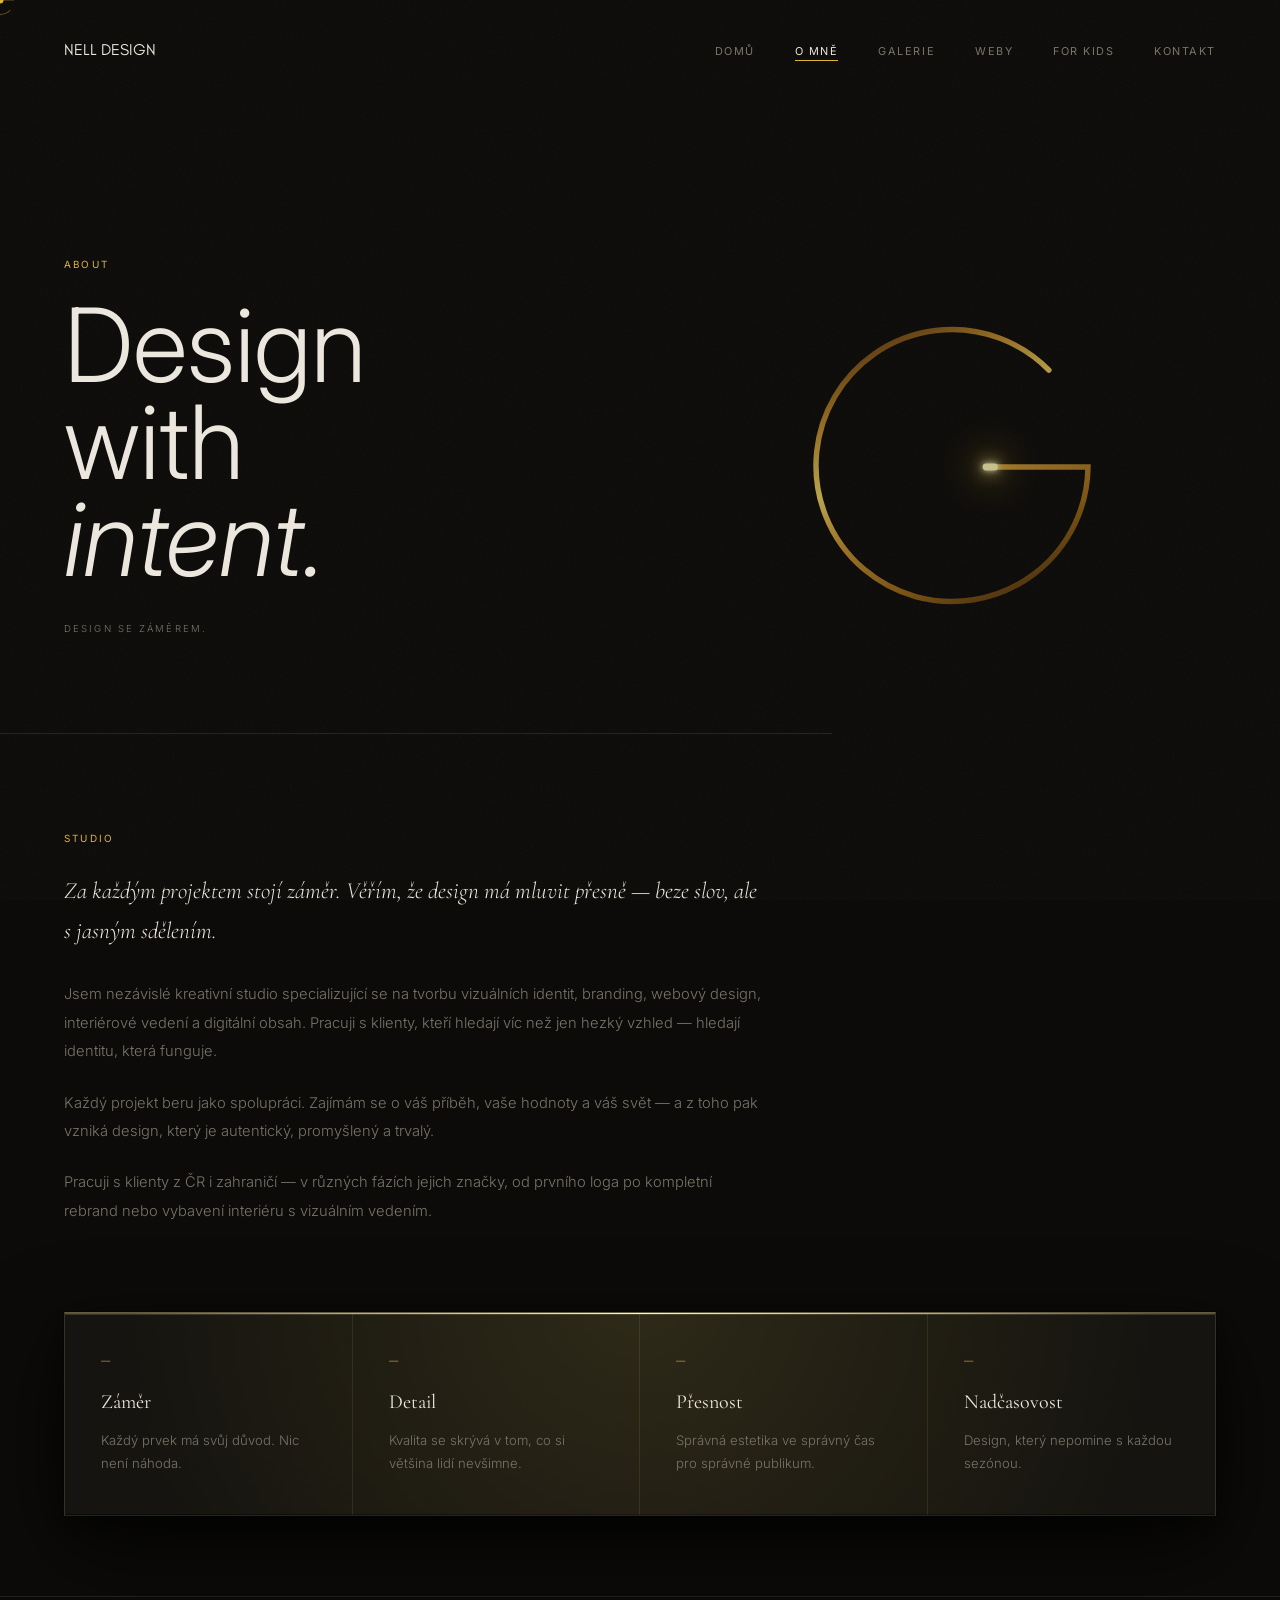
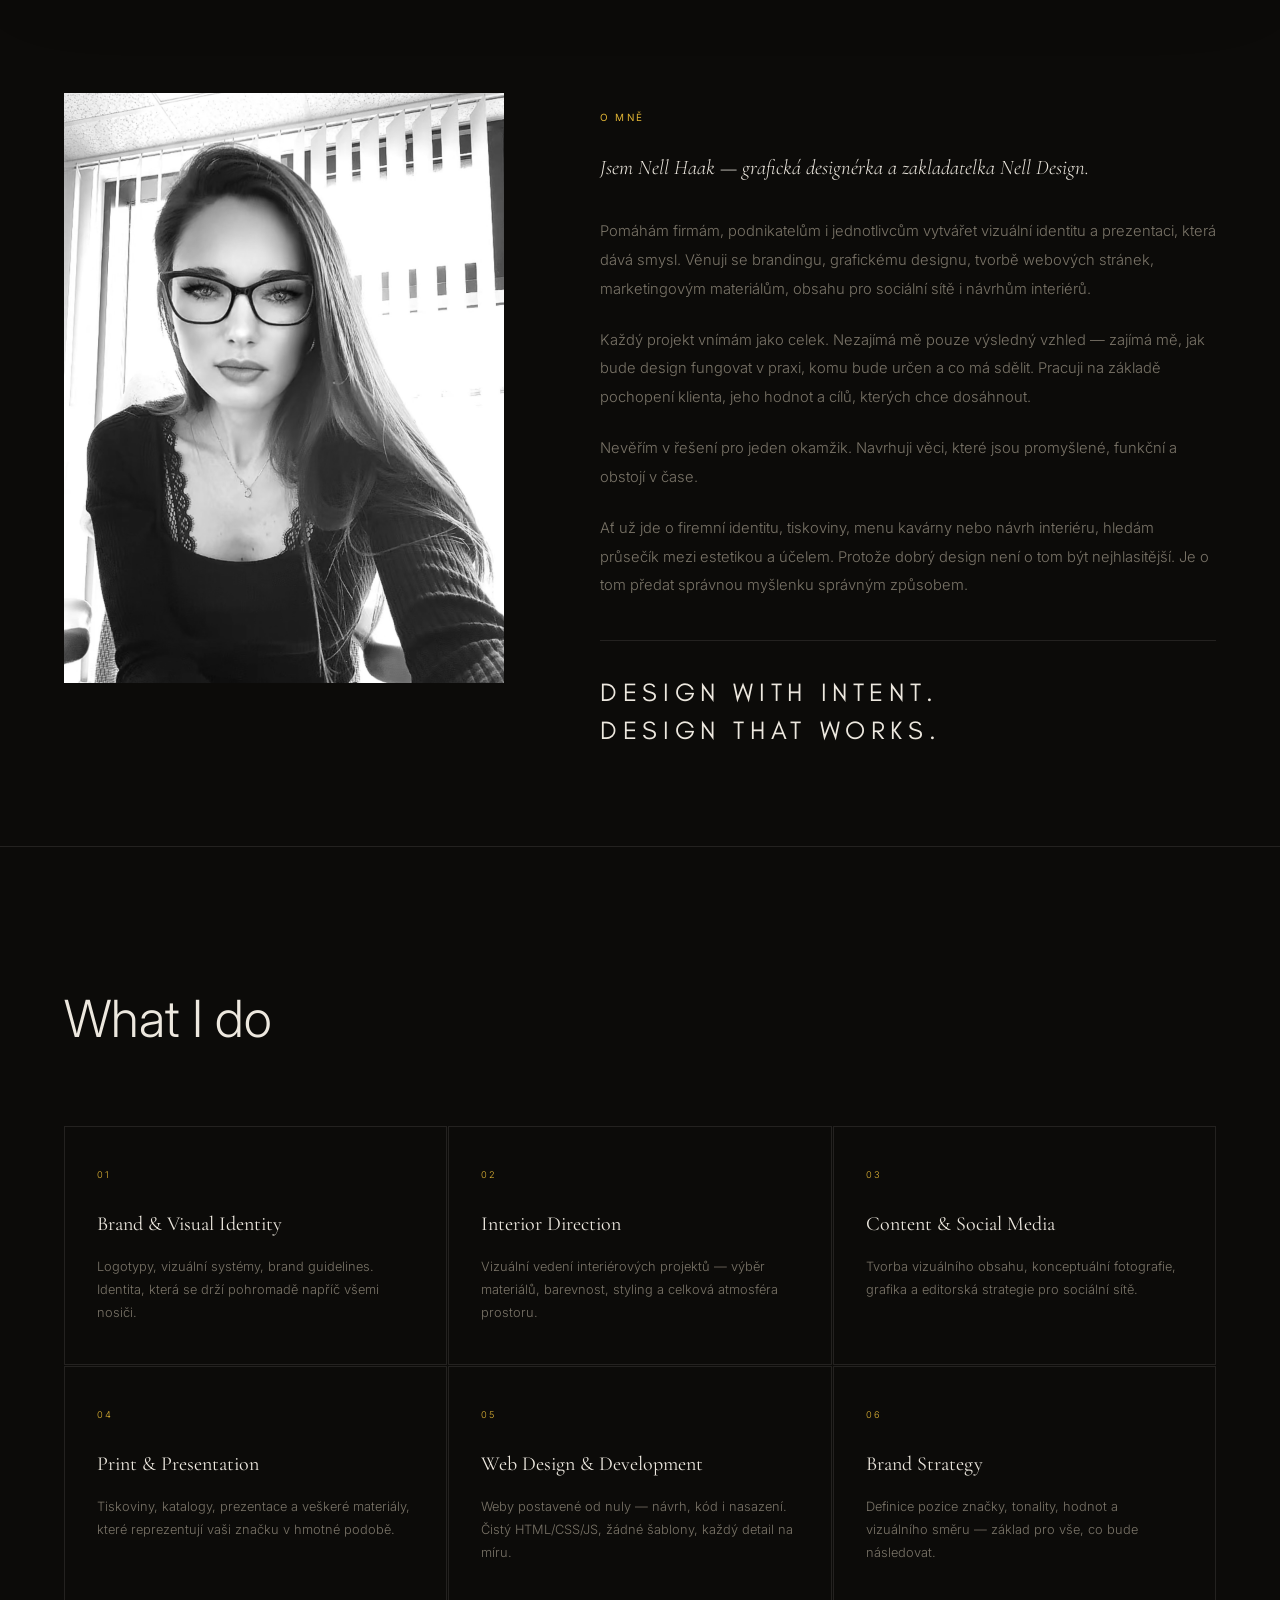
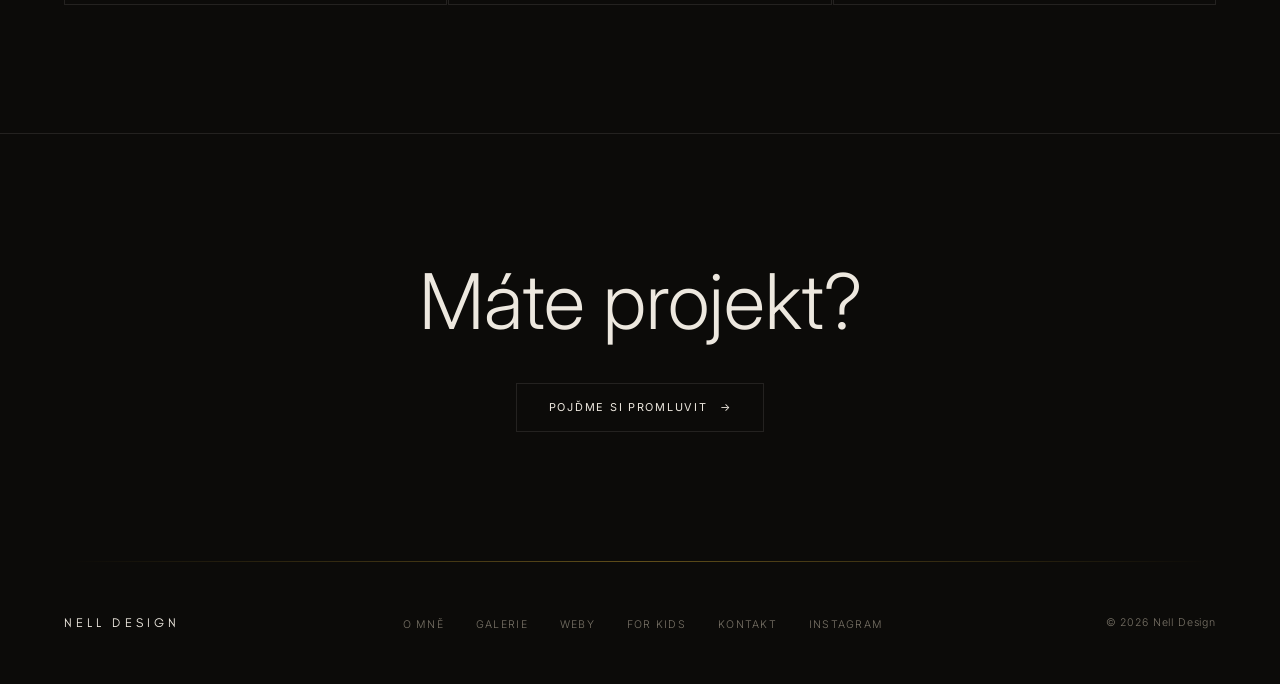
==== commit 56bf83d6: "feat: práce → galerie.html, stará galerie smazána" ====
--- a/about.html
+++ b/about.html
@@ -266,7 +266,6 @@
     <ul class="nav-links" id="navLinks">
       <li><a href="index.html">Domů</a></li>
       <li><a href="about.html" class="active">O mně</a></li>
-      <li><a href="work.html">Práce</a></li>
       <li><a href="galerie.html">Galerie</a></li>
       <li><a href="weby.html">Weby</a></li>
       <li><a href="kids.html">For Kids</a></li>
@@ -412,7 +411,6 @@
     <span class="footer-logo">Nell Design</span>
     <ul class="footer-links">
       <li><a href="about.html">O mně</a></li>
-      <li><a href="work.html">Práce</a></li>
       <li><a href="galerie.html">Galerie</a></li>
       <li><a href="weby.html">Weby</a></li>
       <li><a href="kids.html">For Kids</a></li>
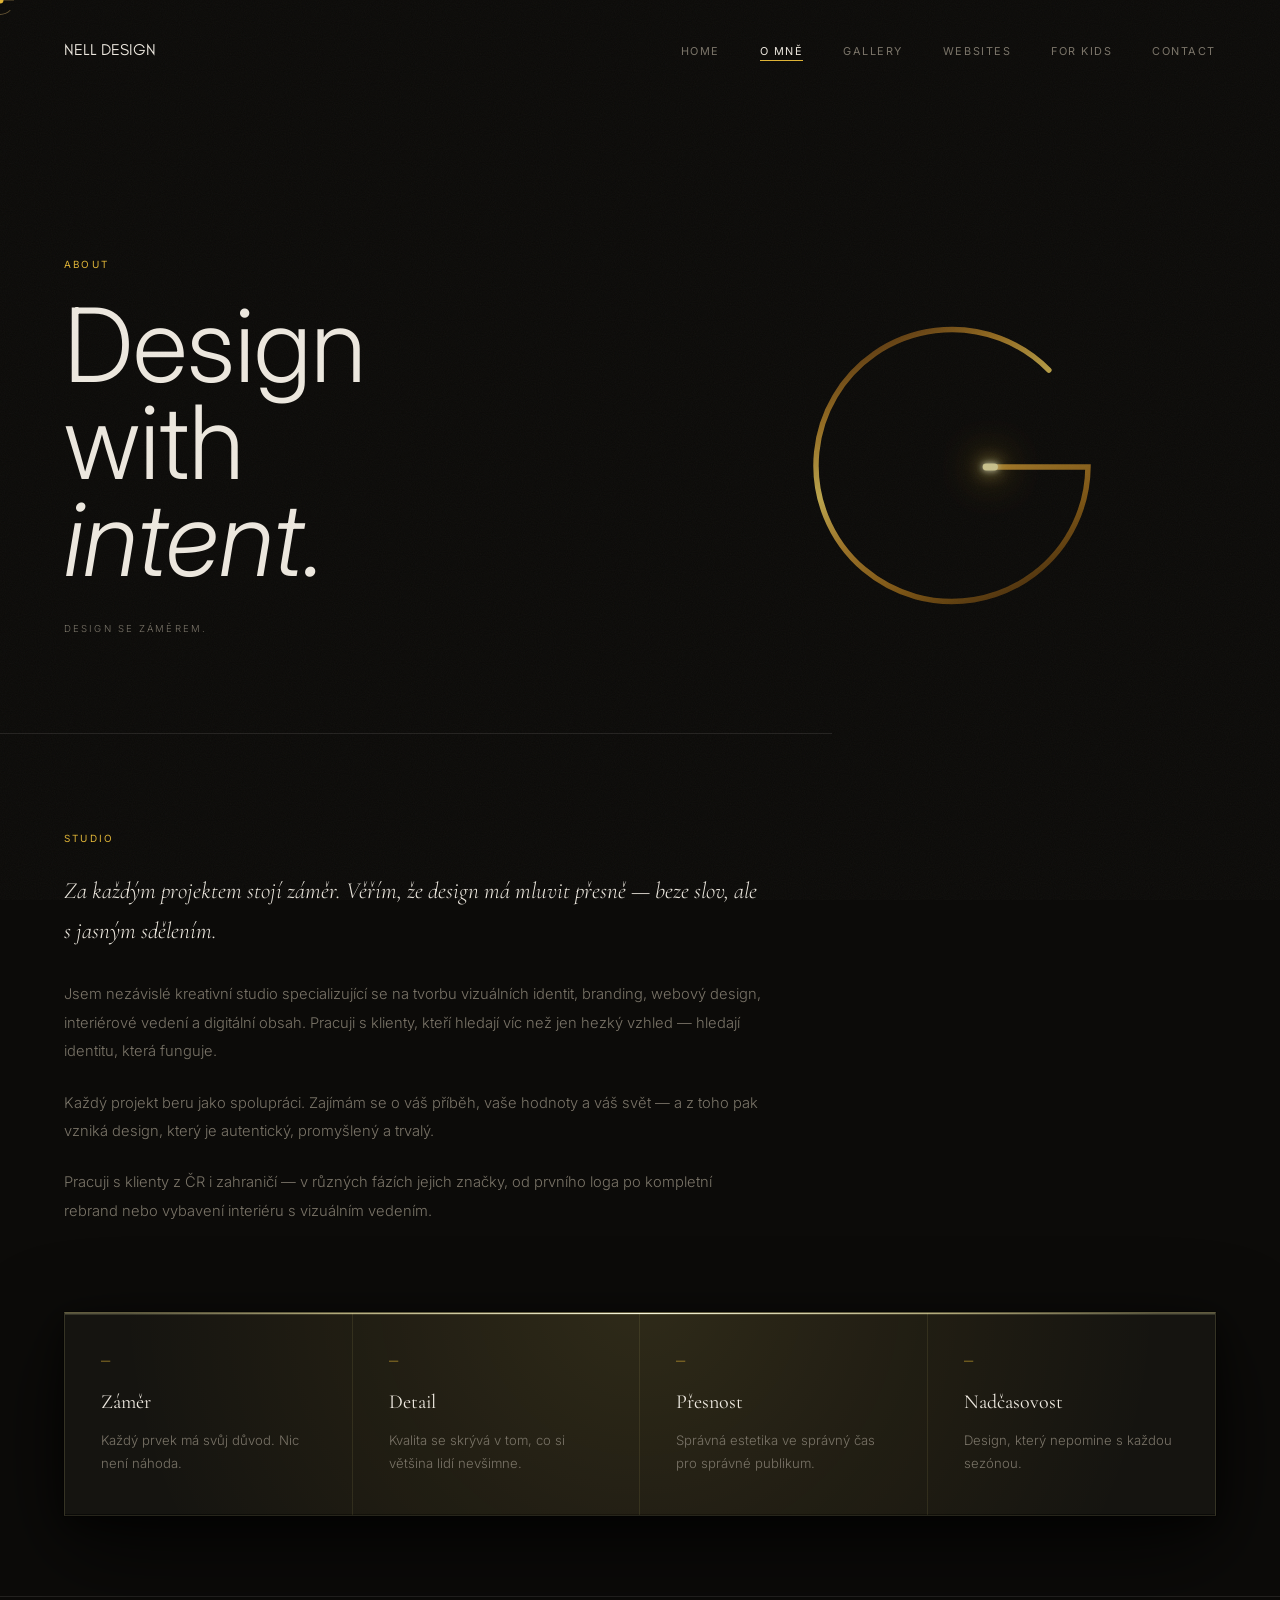
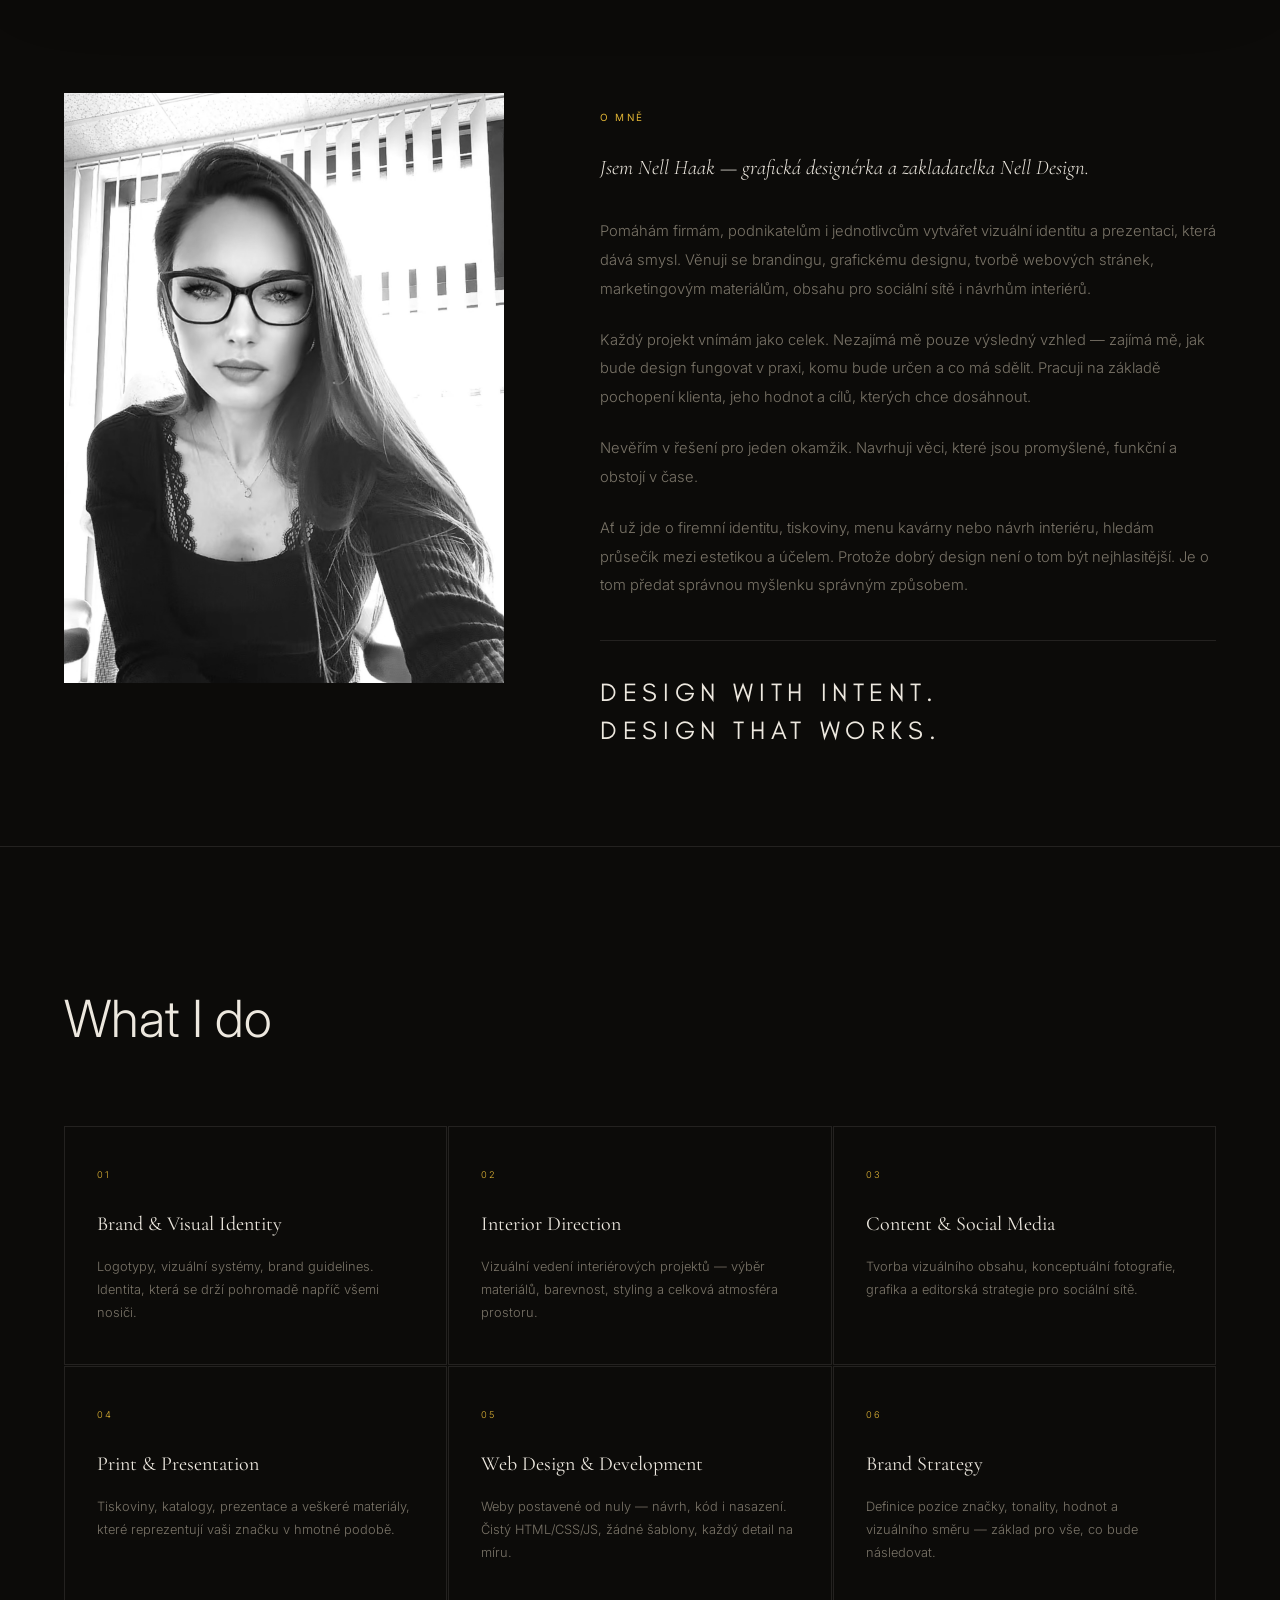
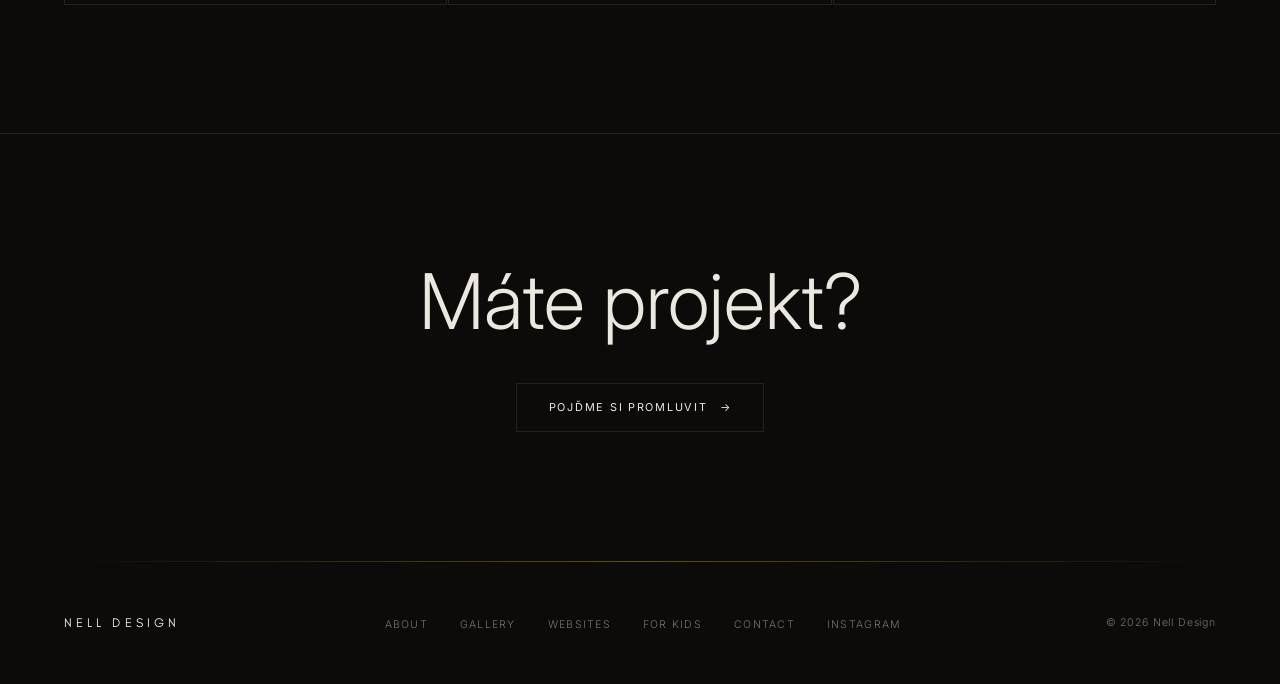
==== commit 8f57f0ab: "lightbox: nav arrows + caption; gallery: remove IG buttons; nav EN; btn laser" ====
--- a/about.html
+++ b/about.html
@@ -264,12 +264,12 @@
   <nav class="nav" id="nav">
     <a href="index.html" class="nav-logo">Nell Design</a>
     <ul class="nav-links" id="navLinks">
-      <li><a href="index.html">Domů</a></li>
+      <li><a href="index.html">Home</a></li>
       <li><a href="about.html" class="active">O mně</a></li>
-      <li><a href="galerie.html">Galerie</a></li>
-      <li><a href="weby.html">Weby</a></li>
+      <li><a href="galerie.html">Gallery</a></li>
+      <li><a href="weby.html">Websites</a></li>
       <li><a href="kids.html">For Kids</a></li>
-      <li><a href="contact.html">Kontakt</a></li>
+      <li><a href="contact.html">Contact</a></li>
     </ul>
     <button class="nav-toggle" id="navToggle" aria-label="Menu">
       <span></span><span></span>
@@ -410,11 +410,11 @@
   <footer>
     <span class="footer-logo">Nell Design</span>
     <ul class="footer-links">
-      <li><a href="about.html">O mně</a></li>
-      <li><a href="galerie.html">Galerie</a></li>
-      <li><a href="weby.html">Weby</a></li>
+      <li><a href="about.html">About</a></li>
+      <li><a href="galerie.html">Gallery</a></li>
+      <li><a href="weby.html">Websites</a></li>
       <li><a href="kids.html">For Kids</a></li>
-      <li><a href="contact.html">Kontakt</a></li>
+      <li><a href="contact.html">Contact</a></li>
       <li><a href="https://www.instagram.com/nell_design.pro/" target="_blank" rel="noopener">Instagram</a></li>
     </ul>
     <span class="footer-copy">© 2026 Nell Design</span>
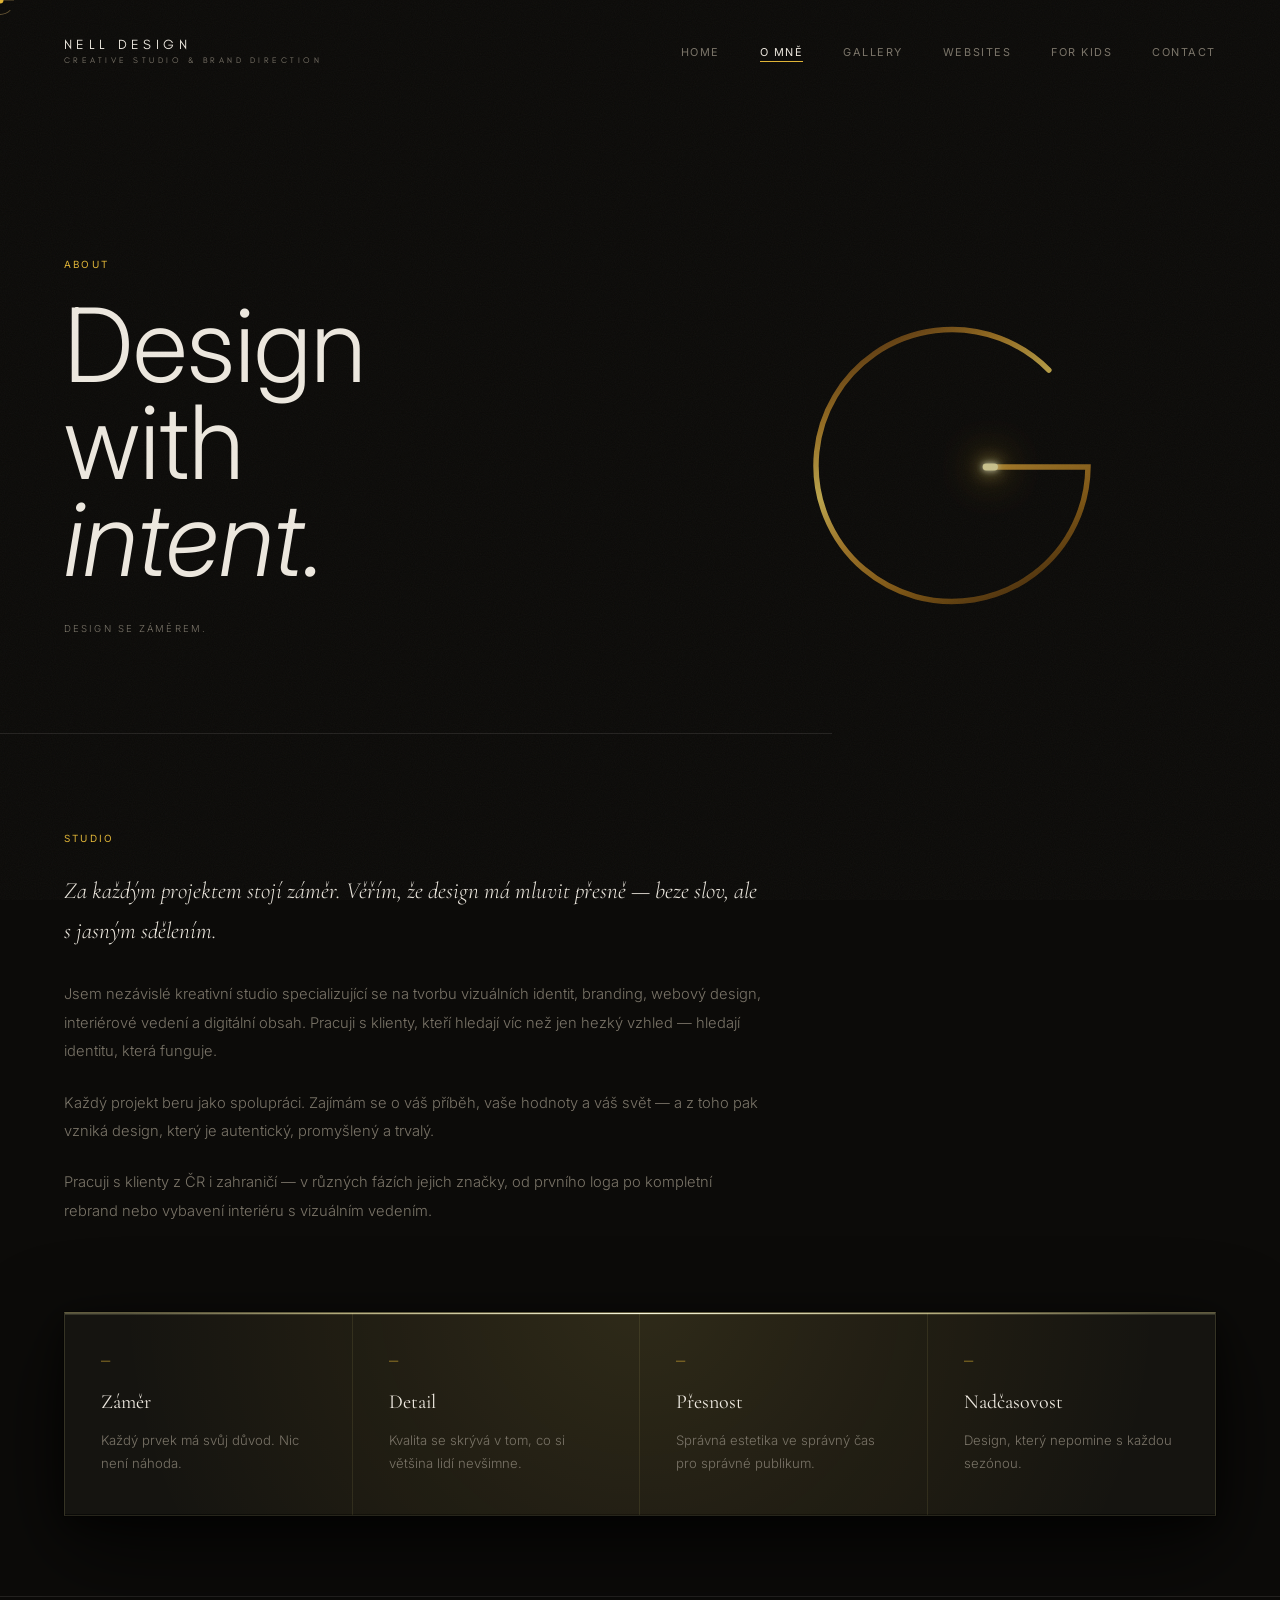
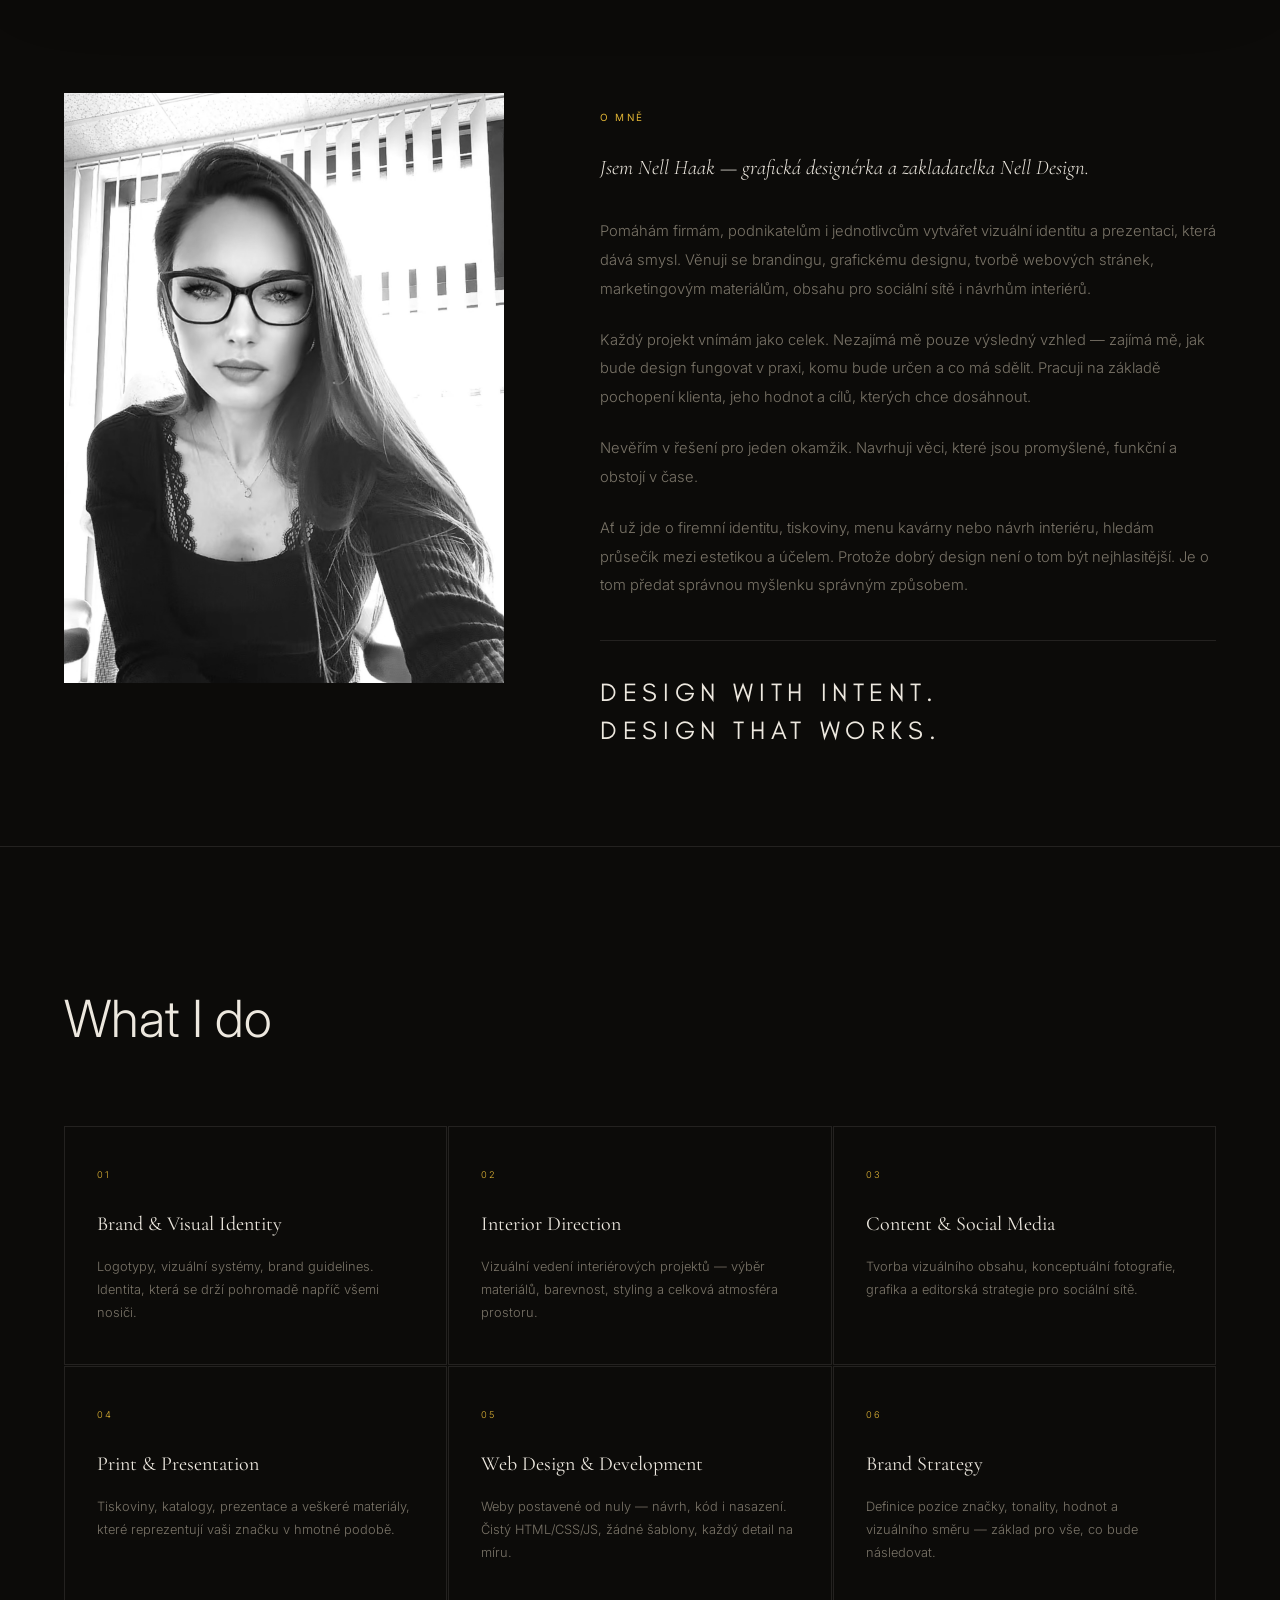
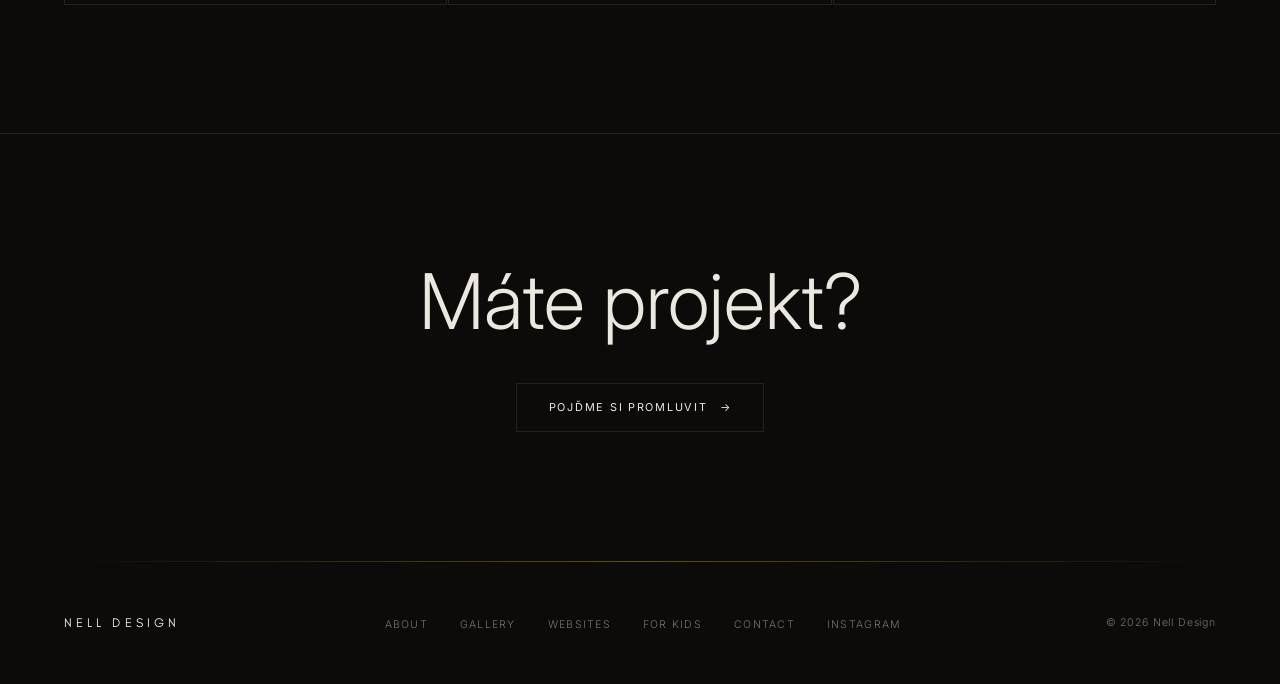
==== commit f5845b00: "home: real project photos, fix nav Home" ====
--- a/about.html
+++ b/about.html
@@ -262,7 +262,7 @@
   <div class="cursor-ring" id="cursorRing"></div>
 
   <nav class="nav" id="nav">
-    <a href="index.html" class="nav-logo">Nell Design</a>
+    <a href="index.html" class="nav-logo"><span class="nav-logo-name">Nell Design</span><span class="nav-logo-sub">Creative Studio &amp; Brand Direction</span></a>
     <ul class="nav-links" id="navLinks">
       <li><a href="index.html">Home</a></li>
       <li><a href="about.html" class="active">O mně</a></li>
